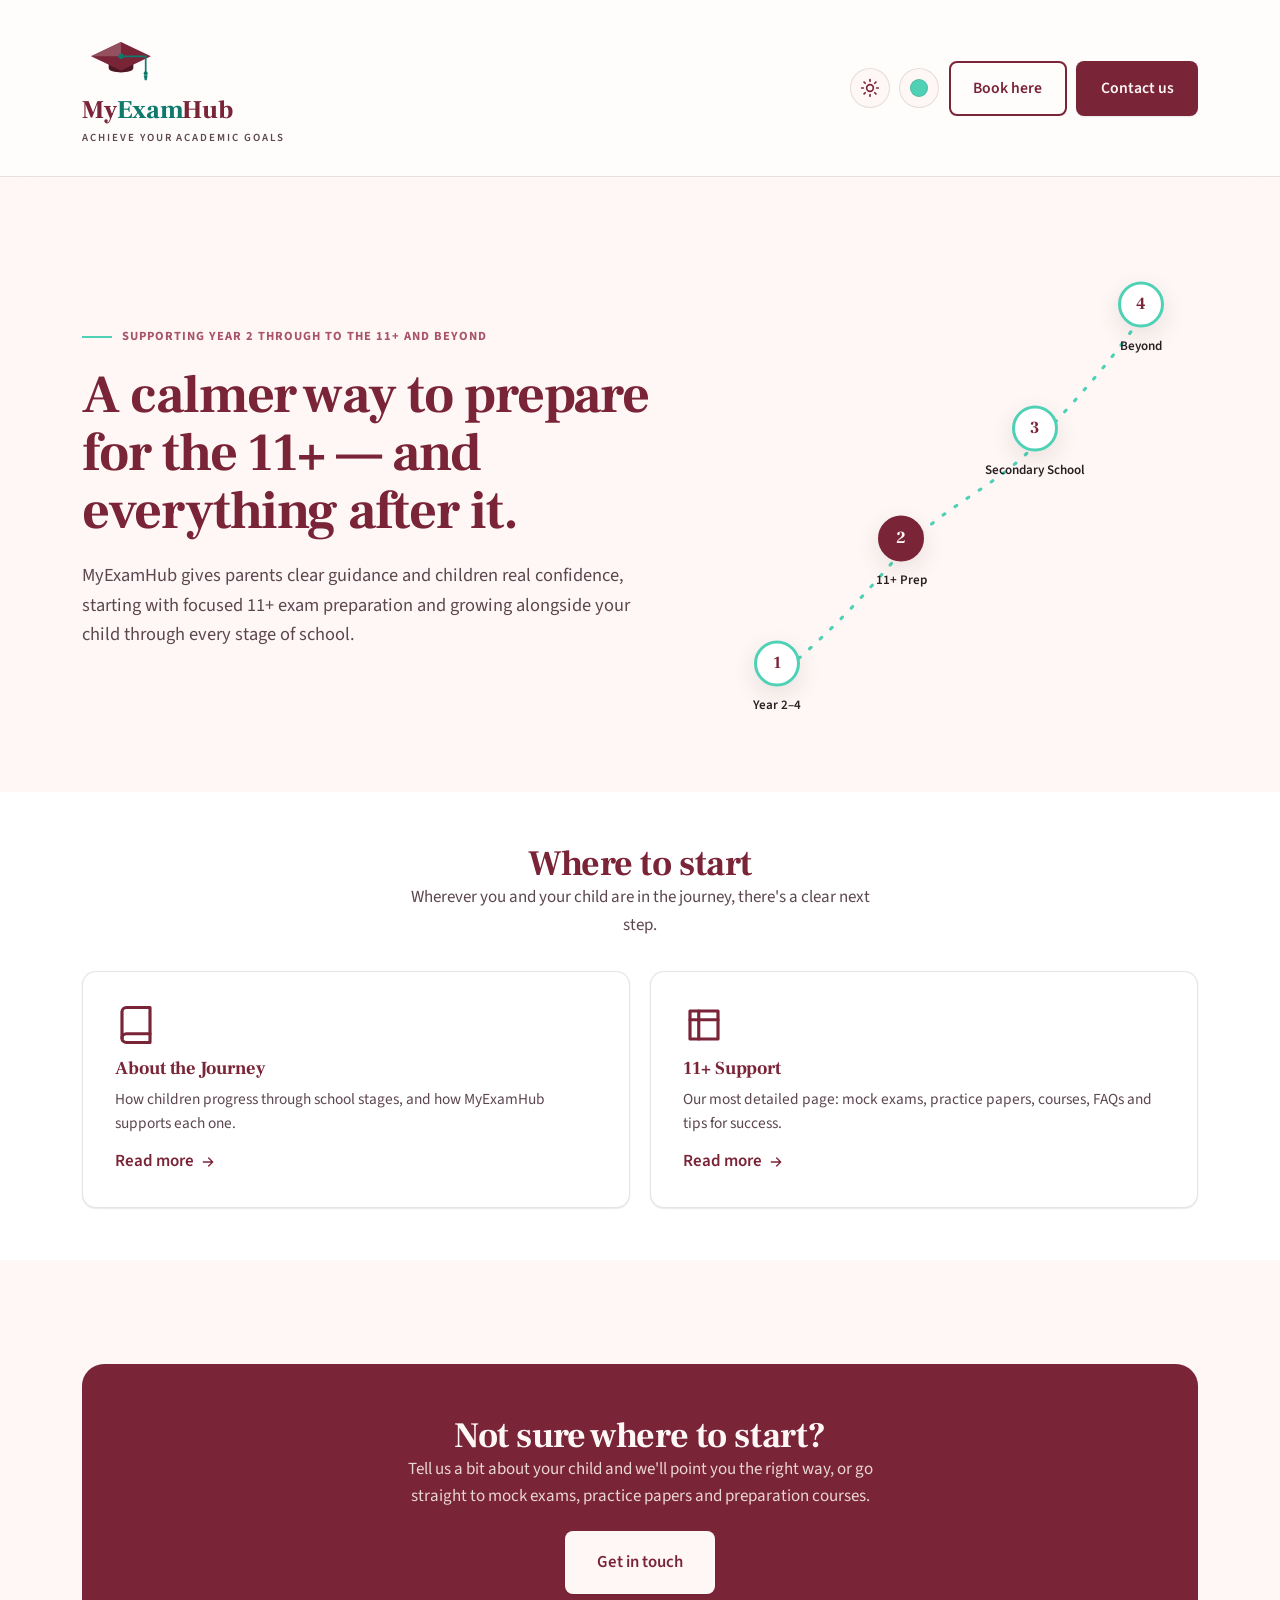
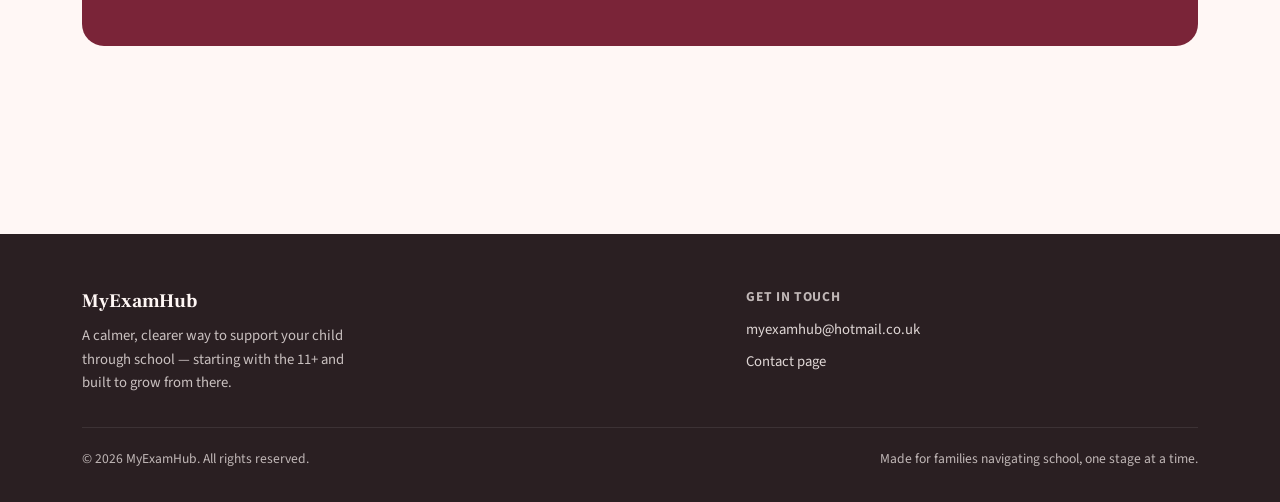
==== index.html @ 6f686d10 "Redesign home page as a standalone, self-contained page Documents the incumbent design system (DESIG" ====
<!doctype html>
<html lang="en">
<head>
<meta charset="UTF-8">
<meta name="viewport" content="width=device-width, initial-scale=1">
<title>MyExamHub — A calmer way to prepare for the 11+ and beyond</title>
<meta name="description" content="MyExamHub helps parents and children navigate school with confidence — starting with 11+ exam preparation and growing into support for every stage of school.">
<link rel="icon" type="image/svg+xml" href="assets/img/favicon.svg">
<link rel="stylesheet" href="assets/css/style.css">
</head>
<body>
<a class="skip-link" href="#main">Skip to main content</a>

<header class="site-header is-home">
  <div class="container">
    <a class="brand" href="index.html">
      <svg class="brand-mark" viewBox="0 0 120 96" aria-hidden="true">
        <path class="cap-band" d="M41,50 L41,58 C41,67 79,67 79,58 L79,50 Z"/>
        <path class="cap-top" d="M14,40 L60,18 L106,40 L60,62 Z"/>
        <path class="cap-face" d="M14,40 L60,18 L60,40 Z"/>
        <circle class="cap-accent" cx="60" cy="40" r="4.2"/>
        <path class="cap-tassel" d="M60,40 L98,40 L98,66"/>
        <circle class="cap-accent" cx="98" cy="66" r="3.1"/>
        <path class="cap-accent" d="M95,69 L101,69 L99.5,77 L96.5,77 Z"/>
      </svg>
      <span class="brand-word"><span class="word-dark">My</span><span class="word-accent">Exam</span><span class="word-dark">Hub</span></span>
      <span class="brand-tagline">Achieve Your Academic Goals</span>
    </a>

    <div class="nav-wrap">
      <div class="header-actions">
        <button class="theme-toggle" aria-label="Switch to dark theme" aria-pressed="false">
          <svg class="icon-sun" viewBox="0 0 24 24" fill="none" stroke="currentColor" stroke-width="2" stroke-linecap="round"><circle cx="12" cy="12" r="4"/><path d="M12 2v2M12 20v2M4.9 4.9l1.4 1.4M17.7 17.7l1.4 1.4M2 12h2M20 12h2M4.9 19.1l1.4-1.4M17.7 6.3l1.4-1.4"/></svg>
          <svg class="icon-moon" viewBox="0 0 24 24" fill="none" stroke="currentColor" stroke-width="2" stroke-linecap="round"><path d="M20 14.5A8.5 8.5 0 1 1 9.5 4a7 7 0 0 0 10.5 10.5Z"/></svg>
        </button>
        <button class="palette-toggle" aria-label="Switch to Sage colours" aria-pressed="false" title="Colour scheme">
          <span class="palette-toggle-swatch" aria-hidden="true"></span>
        </button>
        <a class="btn btn-outline header-cta" href="contact.html#booking">Book here</a>
        <button type="button" class="btn btn-primary header-cta" data-open-modal="modal-contact">Contact us</button>
      </div>
    </div>
  </div>
</header>

<main id="main">

  <section class="hero">
    <div class="container">
      <div class="hero-copy">
        <span class="hero-eyebrow">Supporting Year 2 through to the 11+ and beyond</span>
        <h1>A calmer way to prepare for the 11+ — and everything after it.</h1>
        <p class="hero-lede">MyExamHub gives parents clear guidance and children real confidence, starting with focused 11+ exam preparation and growing alongside your child through every stage of school.</p>
      </div>

      <div class="journey" aria-hidden="true">
        <svg class="journey-path" viewBox="0 0 460 460" preserveAspectRatio="none">
          <path d="M55,400 C110,355 140,320 175,280 C215,235 270,215 305,175 C345,130 370,105 405,55"
                fill="none" stroke="var(--color-accent)" stroke-width="3" stroke-linecap="round" stroke-dasharray="2 12"/>
        </svg>
        <div class="journey-stop" style="left:12%; top:87%;">
          <div class="journey-dot">1</div>
          <span class="label">Year 2–4</span>
        </div>
        <div class="journey-stop" style="left:38%; top:61%;">
          <div class="journey-dot" style="background:var(--color-primary); border-color:var(--color-primary); color:#FFF7F5;">2</div>
          <span class="label">11+ Prep</span>
        </div>
        <div class="journey-stop" style="left:66%; top:38%;">
          <div class="journey-dot">3</div>
          <span class="label">Secondary School</span>
        </div>
        <div class="journey-stop" style="left:88%; top:12%;">
          <div class="journey-dot">4</div>
          <span class="label">Beyond</span>
        </div>
      </div>
    </div>
  </section>

  <section class="section-alt" aria-labelledby="help-heading">
    <div class="container">
      <div class="section-head center">
        <h2 id="help-heading">Where to start</h2>
        <p>Wherever you and your child are in the journey, there's a clear next step.</p>
      </div>
      <div class="grid grid-2">
        <div class="card">
          <svg class="icon" viewBox="0 0 24 24" fill="none" stroke="currentColor" stroke-width="1.8" stroke-linecap="round" stroke-linejoin="round"><path d="M4 19.5A2.5 2.5 0 0 1 6.5 17H20"/><path d="M6.5 2H20v20H6.5A2.5 2.5 0 0 1 4 19.5v-15A2.5 2.5 0 0 1 6.5 2Z"/></svg>
          <h3>About the Journey</h3>
          <p>How children progress through school stages, and how MyExamHub supports each one.</p>
          <button type="button" class="card-link" data-open-modal="modal-about">Read more <svg viewBox="0 0 24 24" fill="none" stroke="currentColor" stroke-width="2" stroke-linecap="round"><path d="M5 12h14M13 6l6 6-6 6"/></svg></button>
        </div>
        <div class="card" hidden>
          <svg class="icon" viewBox="0 0 24 24" fill="none" stroke="currentColor" stroke-width="1.8" stroke-linecap="round" stroke-linejoin="round"><path d="M12 3 2 8l10 5 10-5-10-5Z"/><path d="M6 10.5V16c0 1.5 2.7 3 6 3s6-1.5 6-3v-5.5"/></svg>
          <h3>School Support</h3>
          <p>General academic support across year groups, from confidence-building to core skills.</p>
          <a class="card-link" href="school-support.html">Read more <svg viewBox="0 0 24 24" fill="none" stroke="currentColor" stroke-width="2" stroke-linecap="round"><path d="M5 12h14M13 6l6 6-6 6"/></svg></a>
        </div>
        <div class="card" hidden>
          <svg class="icon" viewBox="0 0 24 24" fill="none" stroke="currentColor" stroke-width="1.8" stroke-linecap="round" stroke-linejoin="round"><path d="M9 11l3 3L22 4"/><path d="M21 12v7a2 2 0 0 1-2 2H5a2 2 0 0 1-2-2V6a2 2 0 0 1 2-2h11"/></svg>
          <h3>Exam Preparation</h3>
          <p>Revision techniques and preparation habits that work for any exam, not just the 11+.</p>
          <a class="card-link" href="exam-preparation.html">Read more <svg viewBox="0 0 24 24" fill="none" stroke="currentColor" stroke-width="2" stroke-linecap="round"><path d="M5 12h14M13 6l6 6-6 6"/></svg></a>
        </div>
        <div class="card">
          <svg class="icon" viewBox="0 0 24 24" fill="none" stroke="currentColor" stroke-width="1.8" stroke-linecap="round" stroke-linejoin="round"><path d="M4 4h16v16H4z"/><path d="M4 9h16M9 4v16"/></svg>
          <h3>11+ Support</h3>
          <p>Our most detailed page: mock exams, practice papers, courses, FAQs and tips for success.</p>
          <button type="button" class="card-link" data-open-modal="modal-11plus">Read more <svg viewBox="0 0 24 24" fill="none" stroke="currentColor" stroke-width="2" stroke-linecap="round"><path d="M5 12h14M13 6l6 6-6 6"/></svg></button>
        </div>
      </div>
    </div>
  </section>

  <dialog id="modal-about" class="info-modal info-modal--wide" aria-labelledby="modal-about-title">
    <div class="info-modal-head">
      <h2 id="modal-about-title">The Learning Journey</h2>
      <button type="button" class="info-modal-close" aria-label="Close">
        <svg viewBox="0 0 24 24" fill="none" stroke="currentColor" stroke-width="2" stroke-linecap="round"><path d="M6 6l12 12M18 6L6 18"/></svg>
      </button>
    </div>
    <div class="info-modal-grid info-modal-grid--3">
      <div class="info-modal-box">
        <h3>Year 2–3 · Building foundations</h3>
        <p>Confidence with reading, writing and number sense.</p>
        <ul>
          <li>Guidance for parents on supporting learning at home</li>
          <li>An introduction to what's ahead</li>
        </ul>
      </div>
      <div class="info-modal-box">
        <h3>Year 4–6 · School support widens</h3>
        <p>Day-to-day academic support and exam preparation techniques.</p>
        <ul>
          <li>Revision tips beyond the 11+</li>
        </ul>
      </div>
      <div class="info-modal-box">
        <h3>The 11+ · Getting exam-ready</h3>
        <ul>
          <li>Mock exams and practice papers</li>
          <li>Preparation courses and tips</li>
        </ul>
      </div>
    </div>
  </dialog>

  <dialog id="modal-11plus" class="info-modal" aria-labelledby="modal-11plus-title">
    <div class="info-modal-head">
      <h2 id="modal-11plus-title">What's Available</h2>
      <button type="button" class="info-modal-close" aria-label="Close">
        <svg viewBox="0 0 24 24" fill="none" stroke="currentColor" stroke-width="2" stroke-linecap="round"><path d="M6 6l12 12M18 6L6 18"/></svg>
      </button>
    </div>
    <div class="info-modal-grid">
      <div class="info-modal-box">
        <h3>Mock Exams</h3>
        <p>Covering St Olave's, Newstead Wood, Kent schools, Bexley schools, and Sutton schools.</p>
      </div>
      <div class="info-modal-box">
        <h3>Practice Papers</h3>
        <p>Timed practice papers in <strong>Maths</strong>, <strong>English</strong>, <strong>Verbal</strong>, <strong>Non-Verbal</strong> and <strong>Creative Writing</strong> to build pace and confidence ahead of exam day.</p>
      </div>
    </div>
  </dialog>

  <dialog id="modal-contact" class="info-modal" aria-labelledby="modal-contact-title">
    <div class="info-modal-head">
      <h2 id="modal-contact-title">Contact Us</h2>
      <button type="button" class="info-modal-close" aria-label="Close">
        <svg viewBox="0 0 24 24" fill="none" stroke="currentColor" stroke-width="2" stroke-linecap="round"><path d="M6 6l12 12M18 6L6 18"/></svg>
      </button>
    </div>
    <div class="contact-list">
      <div class="contact-item">
        <svg class="icon" viewBox="0 0 24 24" fill="none" stroke="currentColor" stroke-width="1.8" stroke-linecap="round" stroke-linejoin="round"><path d="M4 4h16v16H4z"/><path d="m4 6 8 7 8-7"/></svg>
        <div>
          <h4>Email</h4>
          <p><a href="mailto:myexamhub@hotmail.co.uk">myexamhub@hotmail.co.uk</a></p>
        </div>
      </div>
      <div class="contact-item">
        <svg class="icon" viewBox="0 0 24 24" fill="none" stroke="currentColor" stroke-width="1.8" stroke-linecap="round" stroke-linejoin="round"><path d="M22 16.92v3a2 2 0 0 1-2.18 2 19.79 19.79 0 0 1-8.63-3.07 19.5 19.5 0 0 1-6-6 19.79 19.79 0 0 1-3.07-8.67A2 2 0 0 1 4.11 2h3a2 2 0 0 1 2 1.72c.127.96.362 1.903.7 2.81a2 2 0 0 1-.45 2.11L8.09 9.91a16 16 0 0 0 6 6l1.27-1.27a2 2 0 0 1 2.11-.45c.907.338 1.85.573 2.81.7A2 2 0 0 1 22 16.92Z"/></svg>
        <div>
          <h4>Phone</h4>
          <p><a href="tel:+447515136806">+44 7515136806</a></p>
          <p><a href="tel:+447894990795">+44 7894990795</a></p>
        </div>
      </div>
    </div>
  </dialog>

  <section>
    <div class="container">
      <div class="cta-band">
        <h2>Not sure where to start?</h2>
        <p>Tell us a bit about your child and we'll point you the right way, or go straight to mock exams, practice papers and preparation courses.</p>
        <div class="cta-actions">
          <button type="button" class="btn btn-primary btn-lg" data-open-modal="modal-contact">Get in touch</button>
        </div>
      </div>
    </div>
  </section>

</main>

<footer class="site-footer is-home">
  <div class="container">
    <div class="footer-grid">
      <div class="footer-col">
        <div class="footer-brand">MyExamHub</div>
        <p class="footer-tagline">A calmer, clearer way to support your child through school — starting with the 11+ and built to grow from there.</p>
      </div>
      <div class="footer-col">
        <h5>Get in touch</h5>
        <ul>
          <li><a href="mailto:myexamhub@hotmail.co.uk">myexamhub@hotmail.co.uk</a></li>
          <li><button type="button" data-open-modal="modal-contact">Contact page</button></li>
        </ul>
      </div>
    </div>
    <div class="footer-bottom">
      <span>&copy; 2026 MyExamHub. All rights reserved.</span>
      <span>Made for families navigating school, one stage at a time.</span>
    </div>
  </div>
</footer>

<script src="assets/js/main.js"></script>
</body>
</html>
---- assets/css/style.css ----
/* MyExamHub — design system
   Palette: Burgundy & Mint (pinned by client brief)
   --color-accent-strong is a derived, non-pinned addition: the mint accent
   (#4FD1B5) is too light to pass text/focus-ring contrast on the pale
   backgrounds, so light mode substitutes a deeper teal wherever accent is
   used as foreground rather than as a decorative fill/border. Dark mode's
   accent-strong is identical to accent since mint already contrasts well
   against the near-black surfaces there.
   Direction: growth-journey narrative, clean editorial execution
*/

@import url('https://fonts.googleapis.com/css2?family=Frank+Ruhl+Libre:wght@500;600;700;900&family=Source+Sans+3:wght@400;500;600;700&display=swap');

:root {
  --color-primary: #7A2438;
  --color-accent: #4FD1B5;
  --color-accent-strong: #0F7A6C;
  --color-secondary: #A8536A;
  /* theme-constant: text/icons placed on the mint accent's own fill (chips,
     accent-filled buttons) need a fixed dark ink, since the accent stays
     bright in both themes but --color-text flips to near-white in dark. */
  --color-ink-on-accent: #2A1F22;
  --color-bg: #FFF7F5;
  --color-surface: #FFFFFF;
  --color-text: #2A1F22;
  --color-text-soft: #5C4650;
  --color-border: rgba(42, 31, 34, 0.12);
  --color-footer-bg: #2A1F22;
  --color-footer-text: #FFF7F5;

  --shadow-sm: 0 1px 2px rgba(42, 31, 34, 0.06), 0 1px 1px rgba(42, 31, 34, 0.04);
  --shadow-md: 0 8px 24px rgba(42, 31, 34, 0.10);
  --shadow-lg: 0 16px 40px rgba(42, 31, 34, 0.16);

  --radius-sm: 8px;
  --radius-md: 14px;
  --radius-lg: 22px;

  --ease-out: cubic-bezier(0.23, 1, 0.32, 1);
  --ease-in-out: cubic-bezier(0.77, 0, 0.175, 1);
  --ease-drawer: cubic-bezier(0.32, 0.72, 0, 1);

  --font-display: 'Frank Ruhl Libre', Georgia, serif;
  --font-body: 'Source Sans 3', -apple-system, BlinkMacSystemFont, 'Segoe UI', sans-serif;

  --space-1: 0.5rem;
  --space-2: 0.75rem;
  --space-3: 1.25rem;
  --space-4: 2rem;
  --space-5: 3.25rem;
  --space-6: 5.25rem;

  --container-max: 1180px;

  color-scheme: light;
}

:root[data-theme="dark"] {
  --color-primary: #7A2438;
  --color-accent: #4FD1B5;
  --color-accent-strong: #4FD1B5;
  --color-secondary: #A8536A;
  --color-bg: #240F17;
  --color-surface: #331623;
  --color-text: #F5EEEA;
  --color-text-soft: #D9BFC4;
  --color-border: rgba(245, 238, 234, 0.14);
  --color-footer-bg: #170A0F;
  --color-footer-text: #F5EEEA;

  --shadow-sm: 0 1px 2px rgba(0, 0, 0, 0.3);
  --shadow-md: 0 8px 24px rgba(0, 0, 0, 0.35);
  --shadow-lg: 0 20px 50px rgba(0, 0, 0, 0.45);

  color-scheme: dark;
}

@media (prefers-color-scheme: dark) {
  :root:not([data-theme="light"]) {
    --color-primary: #7A2438;
    --color-accent: #4FD1B5;
    --color-accent-strong: #4FD1B5;
    --color-secondary: #A8536A;
    --color-bg: #240F17;
    --color-surface: #331623;
    --color-text: #F5EEEA;
    --color-text-soft: #D9BFC4;
    --color-border: rgba(245, 238, 234, 0.14);
    --color-footer-bg: #170A0F;
    --color-footer-text: #F5EEEA;
    color-scheme: dark;
  }
}

/* ===== Palette switcher: Burgundy & Sage =====
   Primary/Accent/Secondary don't change between light/dark (same pattern
   as the default Burgundy & Mint palette), so one block covers both
   themes; only --color-accent-strong needs a theme-specific value, same
   reasoning as the default palette's accent-strong.
   Note: this palette's Primary (#331623) is identical to the dark-mode
   --color-surface. Every place Primary is used as text/icon color already
   has a dark-mode override to accent or text (added for the Mint palette's
   own contrast fix), so nothing goes invisible — the one visible side
   effect is the tree-journey node's decorative border blending into its
   own fill in dark mode, which is cosmetic only. */
:root[data-palette="sage"] {
  --color-primary: #331623;
  --color-accent: #8CA88F;
  --color-accent-strong: #4F6F55;
  --color-secondary: #E0B93A;
}
:root[data-palette="sage"][data-theme="dark"] {
  --color-accent-strong: #8CA88F;
}
@media (prefers-color-scheme: dark) {
  :root[data-palette="sage"]:not([data-theme="light"]) {
    --color-accent-strong: #8CA88F;
  }
}

/* Reset */
*, *::before, *::after { box-sizing: border-box; }
* { margin: 0; }
html { -webkit-text-size-adjust: 100%; scroll-behavior: smooth; }
body {
  font-family: var(--font-body);
  color: var(--color-text);
  background: var(--color-bg);
  line-height: 1.6;
  font-size: 1.0625rem;
  transition: background-color 0.25s ease, color 0.25s ease;
}
img, svg { display: block; max-width: 100%; }
a { color: inherit; }
button { font: inherit; }
ul { list-style: none; padding: 0; }

h1, h2, h3, h4 {
  font-family: var(--font-display);
  line-height: 1.15;
  font-weight: 700;
  color: var(--color-primary);
}
:root[data-theme="dark"] h1,
:root[data-theme="dark"] h2,
:root[data-theme="dark"] h3,
:root[data-theme="dark"] h4 { color: var(--color-text); }
@media (prefers-color-scheme: dark) {
  html:not([data-theme="light"]) h1,
  html:not([data-theme="light"]) h2,
  html:not([data-theme="light"]) h3,
  html:not([data-theme="light"]) h4 { color: var(--color-text); }
}

/* Optical sizing: tracking and leading are size-specific, not one fixed
   value for every heading — large display type wants negative tracking
   and tighter leading; smaller headings need less of both. */
h1 { font-size: clamp(2.1rem, 4.2vw, 3.4rem); line-height: 1.08; letter-spacing: -0.02em; }
h2 { font-size: clamp(1.6rem, 2.8vw, 2.3rem); line-height: 1.12; letter-spacing: -0.012em; }
h3 { font-size: 1.3rem; letter-spacing: -0.004em; }

p { color: var(--color-text-soft); max-width: 62ch; }

.container {
  max-width: var(--container-max);
  margin-inline: auto;
  padding-inline: var(--space-4);
}

@media (max-width: 640px) {
  .container { padding-inline: var(--space-3); }
}

/* Skip link */
.skip-link {
  position: absolute;
  left: -9999px;
  top: 0;
  background: var(--color-primary);
  color: #fff;
  padding: 0.75rem 1.25rem;
  border-radius: 0 0 var(--radius-sm) 0;
  z-index: 200;
}
.skip-link:focus { left: 0; }

/* ===== Header / Nav ===== */
.site-header {
  position: sticky;
  top: 0;
  z-index: 100;
  background: color-mix(in srgb, var(--color-surface) 100%, transparent);
  border-bottom: 1px solid var(--color-border);
  transition: background-color 200ms ease;
}
@supports (backdrop-filter: blur(1px)) or (-webkit-backdrop-filter: blur(1px)) {
  .site-header {
    background: color-mix(in srgb, var(--color-surface) 72%, transparent);
    -webkit-backdrop-filter: blur(16px) saturate(160%);
    backdrop-filter: blur(16px) saturate(160%);
  }
  .site-header.is-scrolled {
    background: color-mix(in srgb, var(--color-surface) 60%, transparent);
  }
}
@media (prefers-reduced-transparency: reduce) {
  .site-header,
  .site-header.is-scrolled {
    background: var(--color-surface);
    -webkit-backdrop-filter: none;
    backdrop-filter: none;
  }
}
.site-header .container {
  display: flex;
  align-items: center;
  gap: var(--space-3);
  padding-block: 1.4rem;
  position: relative;
}
.brand {
  display: flex;
  flex-direction: column;
  align-items: center;
  gap: 0.3rem;
  font-family: var(--font-display);
  text-decoration: none;
  text-align: center;
  position: absolute;
  left: 50%;
  transform: translateX(-50%);
}
.brand-mark {
  width: 56px;
  height: 45px;
  flex-shrink: 0;
}
.cap-band { fill: color-mix(in srgb, var(--color-primary) 65%, black); }
.cap-top { fill: var(--color-primary); }
.cap-face { fill: color-mix(in srgb, var(--color-primary) 80%, white); }
.cap-accent { fill: var(--color-accent-strong); }
.cap-tassel {
  fill: none;
  stroke: var(--color-accent-strong);
  stroke-width: 2.6;
  stroke-linecap: round;
  stroke-linejoin: round;
}
.brand-word {
  font-weight: 800;
  font-size: 1.3rem;
  letter-spacing: -0.01em;
  line-height: 1;
}
.word-dark { color: var(--color-primary); }
.word-accent { color: var(--color-accent-strong); }
.brand-tagline {
  font-family: var(--font-body);
  font-size: 0.6rem;
  font-weight: 600;
  letter-spacing: 0.18em;
  text-transform: uppercase;
  color: var(--color-text-soft);
}
:root[data-theme="dark"] .word-dark { color: var(--color-text); }
@media (prefers-color-scheme: dark) {
  html:not([data-theme="light"]) .word-dark { color: var(--color-text); }
}
@media (max-width: 640px) {
  .brand { position: static; transform: none; }
  .brand-mark { width: 46px; height: 37px; }
  .brand-word { font-size: 1.12rem; }
}

/* Home page: bigger, left-aligned brand lockup (scoped to .is-home so the
   other 5 pages keep the standard centered header per CLAUDE.md's nav/
   header consistency constraint). */
.site-header.is-home .container { padding-block: 1.9rem; }
.site-header.is-home .brand {
  position: static;
  transform: none;
  align-items: flex-start;
  text-align: left;
}
.site-header.is-home .brand-mark { width: 78px; height: 63px; }
.site-header.is-home .brand-word { font-size: 1.6rem; }
.site-header.is-home .brand-tagline { font-size: 0.68rem; }
@media (max-width: 640px) {
  .site-header.is-home .container { padding-block: 1.4rem; }
  .site-header.is-home .brand-mark { width: 58px; height: 47px; }
  .site-header.is-home .brand-word { font-size: 1.3rem; }
}

.nav-wrap {
  display: flex;
  align-items: center;
  gap: var(--space-2);
  margin-left: auto;
}

.nav-toggle {
  display: none;
  background: none;
  border: 1px solid var(--color-border);
  border-radius: var(--radius-sm);
  padding: 0.5rem 0.6rem;
  cursor: pointer;
  color: var(--color-text);
}
.nav-toggle svg { width: 22px; height: 22px; }

.primary-nav {
  display: flex;
  align-items: center;
  gap: var(--space-1);
}
.primary-nav ul {
  display: flex;
  gap: 0.2rem;
  flex-wrap: wrap;
}
.primary-nav a {
  display: inline-block;
  text-decoration: none;
  font-weight: 600;
  font-size: 0.95rem;
  padding: 0.55rem 0.85rem;
  border-radius: var(--radius-sm);
  color: var(--color-text);
  transition: background-color 150ms ease;
}
@media (hover: hover) and (pointer: fine) {
  .primary-nav a:hover { background: var(--color-bg); }
}
.primary-nav a:active { background: var(--color-bg); transition-duration: 50ms; }
.primary-nav a[aria-current="page"] {
  color: var(--color-primary);
  background: color-mix(in srgb, var(--color-primary) 10%, transparent);
}
:root[data-theme="dark"] .primary-nav a[aria-current="page"] { color: var(--color-accent); background: rgba(79,209,181,0.14); }

.header-actions {
  display: flex;
  align-items: center;
  gap: 0.6rem;
}

.theme-toggle {
  display: inline-flex;
  align-items: center;
  justify-content: center;
  width: 40px;
  height: 40px;
  border-radius: 50%;
  border: 1px solid var(--color-border);
  background: var(--color-bg);
  cursor: pointer;
  color: var(--color-primary);
}
:root[data-theme="dark"] .theme-toggle { color: var(--color-accent); }
.theme-toggle svg { width: 20px; height: 20px; }
.theme-toggle .icon-moon { display: none; }
:root[data-theme="dark"] .theme-toggle .icon-sun { display: none; }
:root[data-theme="dark"] .theme-toggle .icon-moon { display: block; }

.palette-toggle {
  display: inline-flex;
  align-items: center;
  justify-content: center;
  width: 40px;
  height: 40px;
  border-radius: 50%;
  border: 1px solid var(--color-border);
  background: var(--color-bg);
  cursor: pointer;
  transition: transform 160ms var(--ease-out);
}
.palette-toggle:active { transform: scale(0.92); }
.palette-toggle-swatch {
  width: 18px;
  height: 18px;
  border-radius: 50%;
  background: var(--color-accent);
  border: 1px solid var(--color-border);
  transition: background-color 200ms ease;
}

.header-cta { white-space: nowrap; }
@media (max-width: 520px) {
  .btn.header-cta { display: none; }
}

.nav-toggle { display: inline-flex; align-items: center; justify-content: center; order: 3; }
.primary-nav {
  position: fixed;
  top: var(--header-h, 4.75rem);
  right: 0;
  bottom: 0;
  z-index: 95;
  width: min(320px, 84vw);
  background: var(--color-surface);
  flex-direction: column;
  align-items: stretch;
  padding: var(--space-2) var(--space-3) var(--space-3);
  transform: translateX(100%);
  transition: transform 240ms var(--ease-drawer);
  box-shadow: var(--shadow-lg);
}
.primary-nav.is-open { transform: translateX(0); }
.nav-close-row { display: flex; justify-content: flex-end; margin-bottom: var(--space-2); }
.nav-close {
  display: inline-flex;
  align-items: center;
  justify-content: center;
  width: 40px;
  height: 40px;
  background: none;
  border: 1px solid var(--color-border);
  border-radius: var(--radius-sm);
  color: var(--color-text);
  cursor: pointer;
}
.nav-close svg { width: 20px; height: 20px; }
.primary-nav ul { flex-direction: column; gap: 0.15rem; }
.primary-nav a { padding: 0.9rem 1rem; font-size: 1.05rem; }
.nav-scrim {
  position: fixed;
  inset: 0;
  background: rgba(20, 8, 12, 0.45);
  z-index: 90;
  opacity: 0;
  visibility: hidden;
  transition: opacity 240ms ease, visibility 240ms;
}
.nav-scrim.is-open { opacity: 1; visibility: visible; }

/* ===== Buttons ===== */
.btn {
  display: inline-flex;
  align-items: center;
  gap: 0.5rem;
  font-weight: 600;
  text-decoration: none;
  border-radius: var(--radius-sm);
  padding: 0.8rem 1.4rem;
  border: 2px solid transparent;
  cursor: pointer;
  transition: transform 160ms var(--ease-out), box-shadow 160ms ease, background-color 150ms ease;
  font-size: 0.98rem;
}
@media (hover: hover) and (pointer: fine) {
  .btn:hover { transform: translateY(-1px); }
}
.btn:active { transform: scale(0.97); }
.btn-primary {
  background: var(--color-primary);
  color: #FFF7F5;
  box-shadow: var(--shadow-sm);
}
@media (hover: hover) and (pointer: fine) {
  .btn-primary:hover { box-shadow: var(--shadow-md); }
}
.btn-outline {
  background: transparent;
  border-color: var(--color-primary);
  color: var(--color-primary);
}
:root[data-theme="dark"] .btn-outline { border-color: var(--color-accent); color: var(--color-accent); }
@media (hover: hover) and (pointer: fine) {
  .btn-outline:hover { background: color-mix(in srgb, var(--color-primary) 8%, transparent); }
}
.btn-lg { padding: 1rem 1.9rem; font-size: 1.05rem; }

/* ===== Hero / Journey path ===== */
.hero {
  padding-block: var(--space-6) var(--space-5);
  overflow: hidden;
}
.hero .container {
  display: grid;
  grid-template-columns: 1.1fr 0.9fr;
  gap: var(--space-5);
  align-items: center;
}
.hero-eyebrow {
  display: inline-flex;
  align-items: center;
  gap: 0.6rem;
  font-weight: 700;
  letter-spacing: 0.08em;
  text-transform: uppercase;
  font-size: 0.78rem;
  color: var(--color-secondary);
  margin-bottom: var(--space-3);
}
.hero-eyebrow::before {
  content: "";
  width: 30px;
  height: 2px;
  background: var(--color-accent);
  flex-shrink: 0;
}
.hero h1 { margin-bottom: var(--space-3); }
.hero-lede { font-size: 1.15rem; margin-bottom: var(--space-4); }
.hero-actions { display: flex; gap: 0.85rem; flex-wrap: wrap; }

.journey {
  position: relative;
  min-height: 360px;
}
.journey-path {
  width: 100%;
  height: auto;
}
.journey-stop {
  position: absolute;
  display: flex;
  flex-direction: column;
  align-items: center;
  text-align: center;
  width: 132px;
  transform: translate(-50%, -50%);
}
.journey-dot {
  width: 46px;
  height: 46px;
  border-radius: 50%;
  background: var(--color-surface);
  border: 3px solid var(--color-accent);
  display: flex;
  align-items: center;
  justify-content: center;
  box-shadow: var(--shadow-md);
  font-family: var(--font-display);
  font-weight: 700;
  color: var(--color-primary);
  margin-bottom: 0.5rem;
}
:root[data-theme="dark"] .journey-dot { color: var(--color-accent); }
.journey-stop span.label {
  font-size: 0.82rem;
  font-weight: 600;
  color: var(--color-text);
}

@media (max-width: 900px) {
  .hero .container { grid-template-columns: 1fr; }
  .journey { min-height: 280px; order: -1; }
}

/* Signature moment: the journey draws itself in, dot by dot.
   Base state is fully revealed so no-JS / reduced-motion visitors see
   the complete path immediately; the animation is additive. */
.journey-stop { opacity: 1; }

@media (prefers-reduced-motion: no-preference) {
  .journey-path {
    animation: journey-draw 1.7s cubic-bezier(0.22, 1, 0.36, 1) both;
  }
  .journey-stop {
    opacity: 0;
    animation: journey-stop-in 0.6s ease-out both;
  }
  .journey-stop:nth-child(2) { animation-delay: 0.35s; }
  .journey-stop:nth-child(3) { animation-delay: 0.85s; }
  .journey-stop:nth-child(4) { animation-delay: 1.3s; }
  .journey-stop:nth-child(5) { animation-delay: 1.65s; }
}

@keyframes journey-draw {
  from { clip-path: inset(0 100% 0 0); }
  to { clip-path: inset(0 0% 0 0); }
}

@keyframes journey-stop-in {
  from { opacity: 0; transform: translate(-50%, -50%) translateY(8px) scale(0.85); }
  to { opacity: 1; transform: translate(-50%, -50%) translateY(0) scale(1); }
}

/* Echo of the signature device further down the page: milestones
   reveal left-to-right as they enter view, like the path extending. */
.milestone {
  clip-path: inset(0 100% 0 0);
  transition: clip-path 0.7s cubic-bezier(0.22, 1, 0.36, 1);
}
.milestone.is-visible { clip-path: inset(0 0 0 0); }
@media (prefers-reduced-motion: reduce) {
  .milestone { clip-path: none; transition: none; }
}

/* ===== Interior page header ===== */
.page-header {
  padding-block: var(--space-5) var(--space-4);
  text-align: center;
}
.page-header .container { max-width: 760px; }
.page-header p { margin-inline: auto; font-size: 1.08rem; }

/* ===== Sections ===== */
section { padding-block: var(--space-5); }
.section-head {
  max-width: 60ch;
  margin-bottom: var(--space-4);
}
.section-head.center { margin-inline: auto; text-align: center; }
.section-alt { background: var(--color-surface); }
.eyebrow {
  display: block;
  font-weight: 700;
  letter-spacing: 0.06em;
  text-transform: uppercase;
  font-size: 0.78rem;
  color: var(--color-secondary);
  margin-bottom: 0.5rem;
}

/* ===== Cards / grid ===== */
.grid {
  display: grid;
  gap: var(--space-3);
}
.grid-3 { grid-template-columns: repeat(3, 1fr); }
.grid-4 { grid-template-columns: repeat(4, 1fr); }
.grid-2 { grid-template-columns: repeat(2, 1fr); }
@media (max-width: 900px) {
  .grid-3, .grid-4 { grid-template-columns: repeat(2, 1fr); }
}
@media (max-width: 640px) {
  .grid-2, .grid-3, .grid-4 { grid-template-columns: 1fr; }
}

.card {
  background: var(--color-surface);
  border: 1px solid var(--color-border);
  border-radius: var(--radius-md);
  padding: var(--space-4);
  box-shadow: var(--shadow-sm);
  transition: box-shadow 200ms ease, transform 200ms var(--ease-out);
}
@media (hover: hover) and (pointer: fine) {
  .card:hover { box-shadow: var(--shadow-md); transform: translateY(-2px); }
}
.card .icon {
  width: 42px;
  height: 42px;
  color: var(--color-primary);
  margin-bottom: var(--space-2);
}
:root[data-theme="dark"] .card .icon { color: var(--color-accent); }
.card h3 { margin-bottom: 0.5rem; font-size: 1.15rem; }
.card p { max-width: none; font-size: 0.96rem; }

.card-link {
  display: inline-flex;
  align-items: center;
  gap: 0.35rem;
  margin-top: var(--space-2);
  font-weight: 600;
  color: var(--color-primary);
  text-decoration: none;
  background: none;
  border: none;
  padding: 0;
  font-size: inherit;
  cursor: pointer;
}
:root[data-theme="dark"] .card-link { color: var(--color-accent); }
.card-link svg { width: 16px; height: 16px; transition: transform 160ms var(--ease-out); }
@media (hover: hover) and (pointer: fine) {
  .card-link:hover svg { transform: translateX(3px); }
}

/* ===== Info modal (in-page "Read more" boxes) ===== */
.info-modal {
  position: fixed;
  inset: 0;
  margin: auto;
  border: none;
  border-radius: var(--radius-lg);
  padding: var(--space-4);
  width: min(560px, 90vw);
  max-height: calc(100vh - var(--space-5));
  overflow-y: auto;
  background: var(--color-surface);
  color: var(--color-text);
  box-shadow: var(--shadow-lg);
}
.info-modal::backdrop {
  background: rgba(20, 8, 12, 0.45);
}
.info-modal-head {
  display: flex;
  align-items: center;
  justify-content: space-between;
  gap: var(--space-2);
  margin-bottom: var(--space-3);
}
.info-modal-head h2 { margin: 0; }
.info-modal-close {
  display: inline-flex;
  align-items: center;
  justify-content: center;
  width: 40px;
  height: 40px;
  flex-shrink: 0;
  background: none;
  border: 1px solid var(--color-border);
  border-radius: var(--radius-sm);
  color: var(--color-text);
  cursor: pointer;
}
.info-modal-close svg { width: 20px; height: 20px; }
.info-modal--wide { width: min(760px, 92vw); }
.info-modal-grid {
  display: grid;
  grid-template-columns: 1fr 1fr;
  gap: var(--space-3);
}
.info-modal-grid--3 { grid-template-columns: repeat(3, 1fr); }
@media (max-width: 640px) {
  .info-modal-grid { grid-template-columns: 1fr; }
}
@media (max-width: 760px) {
  .info-modal-grid--3 { grid-template-columns: 1fr; }
}
.info-modal-box {
  background: var(--color-bg);
  border: 1px solid var(--color-border);
  border-radius: var(--radius-md);
  padding: var(--space-3);
}
.info-modal-box h3 { margin-bottom: 0.4rem; font-size: 1.05rem; }
.info-modal-box p { font-size: 0.92rem; max-width: none; }
.info-modal-box ul { margin: 0.5rem 0 0; padding-left: 1.1rem; font-size: 0.88rem; color: var(--color-text-soft); list-style: disc; }
.info-modal-box li { margin-bottom: 0.3rem; }

/* ===== Milestone / stepper (used across pages) ===== */
.milestones {
  display: flex;
  gap: var(--space-3);
  overflow-x: auto;
  padding-bottom: 0.5rem;
}
.milestone {
  flex: 1 1 160px;
  min-width: 160px;
  border-left: 3px solid var(--color-accent);
  padding: 0.25rem 0 0.25rem var(--space-2);
}
.milestone .step-num {
  font-family: var(--font-display);
  font-weight: 700;
  color: var(--color-accent-strong);
  font-size: 0.9rem;
}
.milestone h4 { font-size: 1rem; margin-block: 0.2rem 0.3rem; color: var(--color-text); }
.milestone p { font-size: 0.9rem; }

/* ===== Callout / CTA band ===== */
.cta-band {
  background: var(--color-primary);
  color: #FFF7F5;
  border-radius: var(--radius-lg);
  padding: var(--space-5);
  margin-block: var(--space-5);
  text-align: center;
}
:root[data-theme="dark"] .cta-band { background: var(--color-surface); border: 1px solid var(--color-border); color: var(--color-text); }
.cta-band h2 { color: #FFF7F5; }
:root[data-theme="dark"] .cta-band h2 { color: var(--color-text); }
.cta-band p { color: rgba(251,246,236,0.85); margin-inline: auto; }
:root[data-theme="dark"] .cta-band p { color: var(--color-text-soft); }
.cta-band .btn-primary {
  background: #FFF7F5;
  color: var(--color-primary);
}
:root[data-theme="dark"] .cta-band .btn-primary { background: var(--color-accent); color: #240F17; }
.cta-actions { display: flex; justify-content: center; gap: 0.85rem; flex-wrap: wrap; margin-top: var(--space-3); }

/* ===== FAQ (details/summary) ===== */
.faq-item {
  border-bottom: 1px solid var(--color-border);
  padding-block: var(--space-2);
}
.faq-item summary {
  cursor: pointer;
  font-weight: 600;
  font-size: 1.02rem;
  list-style: none;
  display: flex;
  align-items: center;
  justify-content: space-between;
  gap: 1rem;
  padding: 0.4rem 0.5rem;
  margin-inline: -0.5rem;
  border-radius: var(--radius-sm);
  transition: background-color 100ms ease-out;
}
.faq-item summary:active { background: var(--color-bg); transition-duration: 30ms; }
.faq-item summary::-webkit-details-marker { display: none; }
.faq-item summary .chevron { width: 20px; height: 20px; flex-shrink: 0; transition: transform 200ms var(--ease-out); color: var(--color-primary); }
:root[data-theme="dark"] .faq-item summary .chevron { color: var(--color-accent); }
.faq-item[open] summary .chevron { transform: rotate(180deg); }
.faq-item .faq-answer { overflow: hidden; padding-block: 0.4rem 0.8rem; }
.faq-item.js-accordion .faq-answer { transition: height 220ms var(--ease-out); }
@media (prefers-reduced-motion: reduce) {
  .faq-item.js-accordion .faq-answer { transition: none; }
}

/* ===== Badge (future feature note) ===== */
.badge-soon {
  display: inline-flex;
  align-items: center;
  gap: 0.4rem;
  font-size: 0.78rem;
  font-weight: 700;
  letter-spacing: 0.03em;
  text-transform: uppercase;
  color: var(--color-secondary);
  background: color-mix(in srgb, var(--color-accent) 16%, transparent);
  border: 1px solid color-mix(in srgb, var(--color-accent) 45%, transparent);
  padding: 0.3rem 0.7rem;
  border-radius: 999px;
}

/* ===== Forms ===== */
.form-grid { display: grid; gap: var(--space-3); max-width: 640px; }
.field { display: flex; flex-direction: column; gap: 0.4rem; }
.field label { font-weight: 600; font-size: 0.92rem; }
.field input, .field textarea, .field select {
  font: inherit;
  padding: 0.75rem 0.9rem;
  border-radius: var(--radius-sm);
  border: 1.5px solid var(--color-border);
  background: var(--color-surface);
  color: var(--color-text);
}
.field input:focus, .field textarea:focus, .field select:focus {
  outline: 2px solid var(--color-accent-strong);
  outline-offset: 1px;
}
.field textarea { resize: vertical; min-height: 120px; }
.field-row { display: grid; grid-template-columns: 1fr 1fr; gap: var(--space-3); }
@media (max-width: 640px) { .field-row { grid-template-columns: 1fr; } }
.form-note { font-size: 0.88rem; }

/* ===== Contact info list ===== */
.contact-list { display: grid; gap: var(--space-3); }
.contact-item { display: flex; gap: var(--space-2); align-items: flex-start; }
.contact-item .icon { width: 26px; height: 26px; color: var(--color-primary); flex-shrink: 0; margin-top: 0.15rem; }
:root[data-theme="dark"] .contact-item .icon { color: var(--color-accent); }
.contact-item h4 { font-size: 1rem; margin-bottom: 0.15rem; }
.contact-item p { font-size: 0.95rem; }
.contact-item p a { color: var(--color-primary); font-weight: 600; text-decoration: none; }
:root[data-theme="dark"] .contact-item p a { color: var(--color-accent); }
.contact-item p a:hover { text-decoration: underline; }

/* ===== Footer ===== */
.site-footer {
  background: var(--color-footer-bg);
  color: var(--color-footer-text);
  padding-block: var(--space-5) var(--space-4);
  margin-top: var(--space-6);
}
.site-footer a,
.site-footer button {
  color: inherit;
  text-decoration: none;
  opacity: 0.85;
  background: none;
  border: none;
  padding: 0;
  font: inherit;
  text-align: left;
  cursor: pointer;
}
.site-footer a:hover,
.site-footer button:hover { opacity: 1; text-decoration: underline; }
.footer-grid {
  display: grid;
  grid-template-columns: 1.4fr 1fr 1fr;
  gap: var(--space-4);
  margin-bottom: var(--space-4);
}
@media (max-width: 700px) { .footer-grid { grid-template-columns: 1fr; } }
.site-footer.is-home .footer-grid { grid-template-columns: 1.4fr 1fr; }
.footer-brand { font-family: var(--font-display); font-size: 1.2rem; font-weight: 700; margin-bottom: 0.5rem; }
.footer-tagline { font-size: 0.92rem; opacity: 0.75; max-width: 40ch; color: inherit; }
.footer-col h5 { font-size: 0.85rem; text-transform: uppercase; letter-spacing: 0.05em; opacity: 0.7; margin-bottom: 0.7rem; }
.footer-col ul { display: flex; flex-direction: column; gap: 0.5rem; font-size: 0.92rem; }
.footer-bottom {
  border-top: 1px solid rgba(255,255,255,0.12);
  padding-top: var(--space-3);
  display: flex;
  justify-content: space-between;
  flex-wrap: wrap;
  gap: 0.5rem;
  font-size: 0.85rem;
  opacity: 0.7;
}

/* ===== About page: growing tree journey ===== */
.journey-hero {
  padding-block: var(--space-6) var(--space-4);
}
.journey-hero .container { max-width: 760px; }
.journey-hero h1 { margin-top: var(--space-2); max-width: 16ch; }
.journey-hero .lede { margin-top: var(--space-3); font-size: 1.1rem; }

.tree-note {
  margin-top: var(--space-4);
  display: flex;
  align-items: flex-start;
  gap: 0.75rem;
  max-width: 52ch;
  background: var(--color-surface);
  border: 1px solid var(--color-border);
  border-radius: var(--radius-md);
  padding: 1rem 1.15rem;
}
.tree-note svg { flex-shrink: 0; margin-top: 0.15rem; }
.tree-note p { margin: 0; font-size: 0.92rem; }
.tree-note strong { color: var(--color-text); }

/* --- illustrated tree timeline (desktop) --- */
.tree-journey {
  position: relative;
  width: min(360px, 82vw);
  margin: 0 auto;
  aspect-ratio: 320 / 640;
}
.tree-svg { position: absolute; inset: 0; width: 100%; height: 100%; overflow: visible; }
.tree-svg path { fill: none; stroke-linecap: round; }
.branch-trunk {
  stroke: var(--color-secondary);
  stroke-width: 5;
  stroke-dasharray: 1000;
  stroke-dashoffset: 1000;
  animation: tree-draw 1.4s var(--ease-out) 0.1s forwards;
}
.branch {
  stroke: var(--color-secondary);
  stroke-width: 4;
  stroke-dasharray: 260;
  stroke-dashoffset: 260;
  animation: tree-draw 0.7s var(--ease-out) forwards;
  transition: stroke 0.25s ease, stroke-width 0.25s ease;
}
.branch-1 { animation-delay: 0.5s; }
.branch-2 { animation-delay: 0.85s; }
.branch-3 { animation-delay: 1.2s; }
.branch-4 { animation-delay: 1.55s; }
@keyframes tree-draw { to { stroke-dashoffset: 0; } }

.tree-journey:has(.tree-stage-1 .tree-node:hover) .branch-1,
.tree-journey:has(.tree-stage-1 .tree-node:focus-visible) .branch-1,
.tree-journey:has(.tree-stage-1.is-open) .branch-1,
.tree-journey:has(.tree-stage-2 .tree-node:hover) .branch-2,
.tree-journey:has(.tree-stage-2 .tree-node:focus-visible) .branch-2,
.tree-journey:has(.tree-stage-2.is-open) .branch-2,
.tree-journey:has(.tree-stage-3 .tree-node:hover) .branch-3,
.tree-journey:has(.tree-stage-3 .tree-node:focus-visible) .branch-3,
.tree-journey:has(.tree-stage-3.is-open) .branch-3,
.tree-journey:has(.tree-stage-4 .tree-node:hover) .branch-4,
.tree-journey:has(.tree-stage-4 .tree-node:focus-visible) .branch-4,
.tree-journey:has(.tree-stage-4.is-open) .branch-4 {
  stroke: var(--color-accent);
  stroke-width: 6;
}

.tree-node-layer { position: absolute; inset: 0; }

.tree-stage {
  position: absolute;
  left: var(--nx);
  top: var(--ny);
  transform: translate(-50%, -50%);
  opacity: 0;
  animation: tree-node-in 0.5s ease-out forwards;
  animation-delay: var(--node-delay, 1.6s);
}
@keyframes tree-node-in {
  from { opacity: 0; transform: translate(-50%, -50%) scale(0.4); }
  to { opacity: 1; transform: translate(-50%, -50%) scale(1); }
}

.tree-node {
  width: 46px;
  height: 46px;
  border-radius: 50%;
  background: var(--color-surface);
  border: 3px solid var(--color-primary);
  display: flex;
  align-items: center;
  justify-content: center;
  font-family: var(--font-display);
  font-weight: 700;
  font-size: 0.95rem;
  color: var(--color-accent-strong);
  cursor: pointer;
  transition: transform 0.25s cubic-bezier(0.34, 1.56, 0.64, 1), border-color 0.2s ease, box-shadow 0.2s ease;
  box-shadow: var(--shadow-sm);
}
.tree-stage[data-status="now"] .tree-node {
  border-color: var(--color-accent);
  color: var(--color-accent-strong);
  background: color-mix(in srgb, var(--color-accent) 14%, var(--color-surface));
}
.tree-stage-3 .tree-node { width: 56px; height: 56px; font-size: 1.05rem; }
@media (hover: hover) and (pointer: fine) {
  .tree-node:hover { transform: scale(1.18) rotate(-4deg); box-shadow: var(--shadow-md); }
}
.tree-node:focus-visible,
.tree-stage.is-open .tree-node {
  transform: scale(1.18) rotate(-4deg);
  box-shadow: var(--shadow-md);
}
.tree-node:active {
  transform: scale(0.94);
  transition-duration: 80ms;
}

.tree-card {
  position: absolute;
  top: 50%;
  width: 210px;
  background: var(--color-surface);
  border: 1px solid var(--color-border);
  border-radius: var(--radius-md);
  padding: 0.9rem 1rem;
  box-shadow: var(--shadow-lg);
  opacity: 0;
  pointer-events: none;
  transform: translateY(-50%) scale(0.85);
  transform-origin: center left;
  transition: opacity 0.2s ease, transform 0.25s cubic-bezier(0.34, 1.56, 0.64, 1);
  z-index: 5;
}
.tree-stage[data-side="left"] .tree-card { right: calc(100% + 1.1rem); transform-origin: center right; }
.tree-stage[data-side="right"] .tree-card { left: calc(100% + 1.1rem); }

@media (hover: hover) and (pointer: fine) {
  .tree-node:hover ~ .tree-card { opacity: 1; transform: translateY(-50%) scale(1); }
}
.tree-node:focus-visible ~ .tree-card,
.tree-stage.is-open .tree-card {
  opacity: 1;
  transform: translateY(-50%) scale(1);
  pointer-events: auto;
}

.tree-card-tag {
  display: inline-block;
  font-size: 0.62rem;
  font-weight: 700;
  letter-spacing: 0.04em;
  text-transform: uppercase;
  padding: 0.15rem 0.6rem;
  border-radius: 999px;
  background: var(--color-accent);
  color: var(--color-ink-on-accent);
  margin-bottom: 0.4rem;
}
.tree-stage[data-status="soon"] .tree-card-tag {
  background: color-mix(in srgb, var(--color-secondary) 16%, transparent);
  color: var(--color-secondary);
}
.tree-card h3 { font-size: 0.92rem; margin-bottom: 0.25rem; }
.tree-card p { margin: 0; font-size: 0.82rem; max-width: none; }
.tree-card ul { margin: 0.5rem 0 0; padding-left: 1rem; font-size: 0.8rem; color: var(--color-text-soft); list-style: disc; }
.tree-card li { margin-bottom: 0.2rem; }

/* --- mobile fallback: stacked accordion, illustration hidden --- */
.tree-mobile-list { display: none; }

@media (max-width: 760px) {
  .tree-journey { display: none; }
  .tree-mobile-list { display: block; }
  .tree-mobile-list .stage { position: relative; border-bottom: 1px solid var(--color-border); }
  .tree-mobile-list .stage:last-child { border-bottom: none; }
  .tree-mobile-list .stage-head {
    width: 100%; display: flex; align-items: center; gap: 0.9rem; padding: 0.75rem 0.4rem;
    background: none; border: none; border-radius: var(--radius-sm); font: inherit; text-align: left; color: var(--color-text); cursor: pointer;
    transition: background-color 100ms ease-out;
  }
  .tree-mobile-list .stage-head:active { background: var(--color-bg); transition-duration: 30ms; }
  .tree-mobile-list .stage-node {
    flex-shrink: 0; width: 38px; height: 38px; border-radius: 50%;
    background: var(--color-surface); border: 3px solid var(--color-primary);
    display: flex; align-items: center; justify-content: center;
    font-family: var(--font-display); font-weight: 700; font-size: 0.85rem; color: var(--color-accent-strong);
  }
  .tree-mobile-list .stage[data-status="now"] .stage-node {
    border-color: var(--color-accent);
    background: color-mix(in srgb, var(--color-accent) 14%, var(--color-surface));
  }
  .tree-mobile-list .stage-title { flex: 1; font-family: var(--font-display); font-weight: 700; font-size: 0.95rem; color: var(--color-text); }
  .tree-mobile-list .stage-detail { max-height: 0; opacity: 0; overflow: hidden; padding-left: 3.25rem; transition: max-height 0.3s ease, opacity 0.2s ease; }
  .tree-mobile-list .stage.is-open .stage-detail { max-height: 280px; opacity: 1; }
  .tree-mobile-list .stage-detail-inner { padding: 0 0.4rem 0.9rem; }
  .tree-mobile-list .stage-detail p { margin: 0; font-size: 0.9rem; }
  .tree-mobile-list .stage-detail ul { margin: 0.5rem 0 0; padding-left: 1rem; font-size: 0.87rem; color: var(--color-text-soft); list-style: disc; }
}

@media (prefers-reduced-motion: reduce) {
  .branch-trunk, .branch, .tree-stage { animation: none; stroke-dashoffset: 0; opacity: 1; }
  .tree-node, .tree-card { transition: none; }
}

/* --- now / later split --- */
.split-grid {
  display: grid;
  grid-template-columns: 1fr 1fr;
  gap: var(--space-3);
  margin-top: var(--space-4);
}
@media (max-width: 760px) {
  .split-grid { grid-template-columns: 1fr; }
}
.split-card { border-radius: var(--radius-lg); padding: 1.6rem 1.6rem 1.35rem; }
.split-card.now { background: var(--color-primary); color: #FFF7F5; }
:root[data-theme="dark"] .split-card.now {
  background: var(--color-surface);
  border: 1px solid var(--color-border);
  color: var(--color-text);
}
.split-card.later { background: var(--color-surface); border: 1px dashed var(--color-border); color: var(--color-text); }
.split-card h3 { font-size: 1.1rem; margin-bottom: 0.6rem; }
.split-card.now h3 { color: var(--color-accent); }
.split-card ul { margin: 0; padding-left: 1.1rem; font-size: 0.94rem; list-style: disc; }
.split-card.now ul { color: #FCEAE0; }
:root[data-theme="dark"] .split-card.now ul { color: var(--color-text-soft); }
.split-card.later ul { color: var(--color-text-soft); }
.split-card li { margin-bottom: 0.45rem; }

/* ===== Utilities ===== */
.visually-hidden {
  position: absolute;
  width: 1px; height: 1px;
  overflow: hidden;
  clip: rect(0 0 0 0);
  white-space: nowrap;
}
.mt-0 { margin-top: 0; }
.text-center { text-align: center; }

@media (prefers-reduced-motion: reduce) {
  html { scroll-behavior: auto; }
  * { transition-duration: 0.001ms !important; animation-duration: 0.001ms !important; }
}
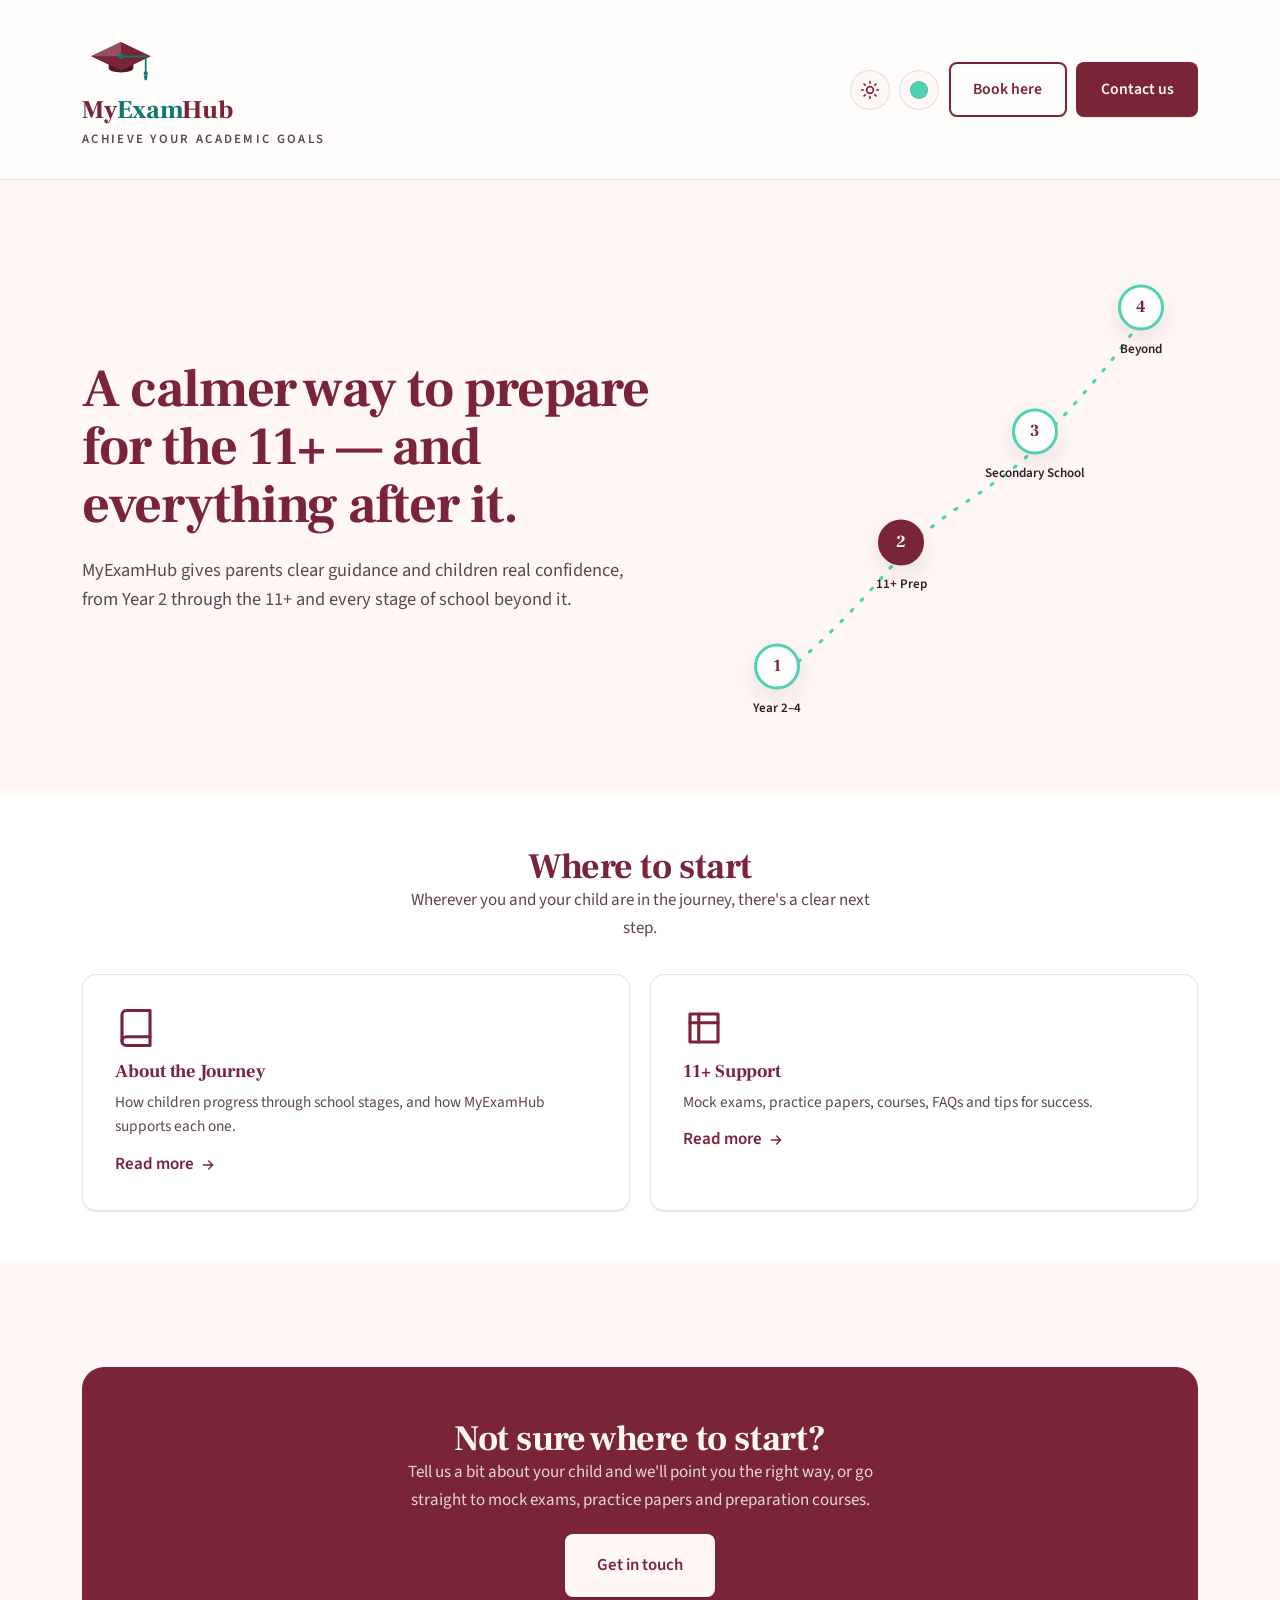
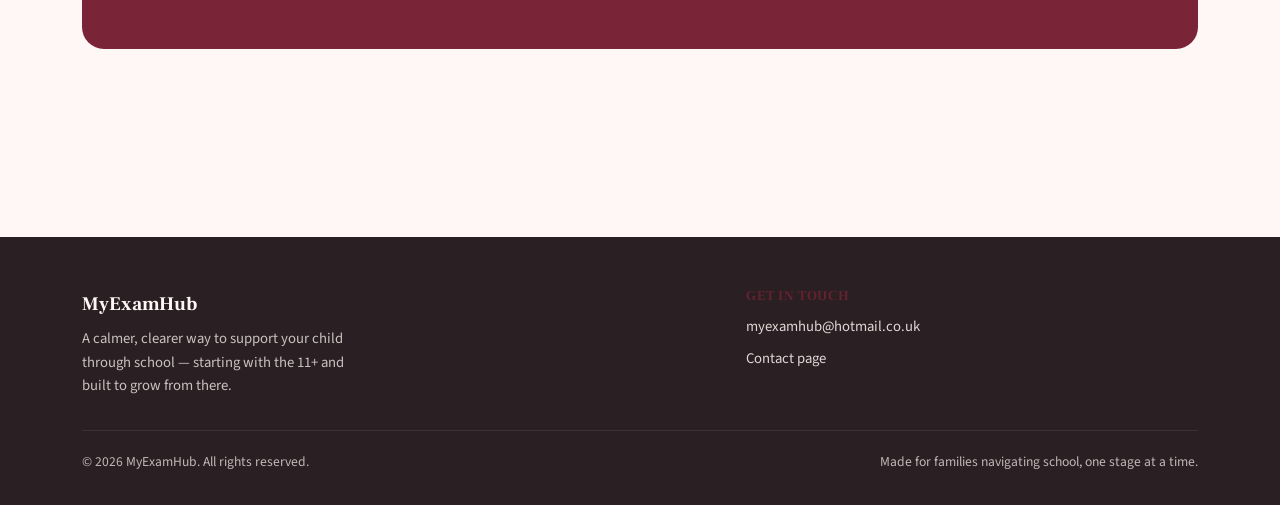
==== commit 197f8b54: "Trim 11+ card copy, fix a11y/legibility issues, tidy about.html footer - Remove "Our most detailed p" ====
--- a/index.html
+++ b/index.html
@@ -6,6 +6,9 @@
 <title>MyExamHub — A calmer way to prepare for the 11+ and beyond</title>
 <meta name="description" content="MyExamHub helps parents and children navigate school with confidence — starting with 11+ exam preparation and growing into support for every stage of school.">
 <link rel="icon" type="image/svg+xml" href="assets/img/favicon.svg">
+<link rel="preconnect" href="https://fonts.googleapis.com">
+<link rel="preconnect" href="https://fonts.gstatic.com" crossorigin>
+<link rel="stylesheet" href="https://fonts.googleapis.com/css2?family=Frank+Ruhl+Libre:wght@500;600;700;900&family=Source+Sans+3:wght@400;500;600;700&display=swap">
 <link rel="stylesheet" href="assets/css/style.css">
 </head>
 <body>
@@ -36,7 +39,7 @@
         <button class="palette-toggle" aria-label="Switch to Sage colours" aria-pressed="false" title="Colour scheme">
           <span class="palette-toggle-swatch" aria-hidden="true"></span>
         </button>
-        <a class="btn btn-outline header-cta" href="contact.html#booking">Book here</a>
+        <a class="btn btn-outline header-cta" href="https://myexamhub.sumupstore.com/" target="_blank" rel="noopener">Book here</a>
         <button type="button" class="btn btn-primary header-cta" data-open-modal="modal-contact">Contact us</button>
       </div>
     </div>
@@ -48,9 +51,8 @@
   <section class="hero">
     <div class="container">
       <div class="hero-copy">
-        <span class="hero-eyebrow">Supporting Year 2 through to the 11+ and beyond</span>
         <h1>A calmer way to prepare for the 11+ — and everything after it.</h1>
-        <p class="hero-lede">MyExamHub gives parents clear guidance and children real confidence, starting with focused 11+ exam preparation and growing alongside your child through every stage of school.</p>
+        <p class="hero-lede">MyExamHub gives parents clear guidance and children real confidence, from Year 2 through the 11+ and every stage of school beyond it.</p>
       </div>
 
       <div class="journey" aria-hidden="true">
@@ -63,7 +65,7 @@
           <span class="label">Year 2–4</span>
         </div>
         <div class="journey-stop" style="left:38%; top:61%;">
-          <div class="journey-dot" style="background:var(--color-primary); border-color:var(--color-primary); color:#FFF7F5;">2</div>
+          <div class="journey-dot journey-dot--active">2</div>
           <span class="label">11+ Prep</span>
         </div>
         <div class="journey-stop" style="left:66%; top:38%;">
@@ -89,25 +91,25 @@
           <svg class="icon" viewBox="0 0 24 24" fill="none" stroke="currentColor" stroke-width="1.8" stroke-linecap="round" stroke-linejoin="round"><path d="M4 19.5A2.5 2.5 0 0 1 6.5 17H20"/><path d="M6.5 2H20v20H6.5A2.5 2.5 0 0 1 4 19.5v-15A2.5 2.5 0 0 1 6.5 2Z"/></svg>
           <h3>About the Journey</h3>
           <p>How children progress through school stages, and how MyExamHub supports each one.</p>
-          <button type="button" class="card-link" data-open-modal="modal-about">Read more <svg viewBox="0 0 24 24" fill="none" stroke="currentColor" stroke-width="2" stroke-linecap="round"><path d="M5 12h14M13 6l6 6-6 6"/></svg></button>
+          <button type="button" class="card-link" data-open-modal="modal-about">Read more <svg viewBox="0 0 24 24" fill="none" stroke="currentColor" stroke-width="2" stroke-linecap="round" aria-hidden="true"><path d="M5 12h14M13 6l6 6-6 6"/></svg></button>
         </div>
         <div class="card" hidden>
           <svg class="icon" viewBox="0 0 24 24" fill="none" stroke="currentColor" stroke-width="1.8" stroke-linecap="round" stroke-linejoin="round"><path d="M12 3 2 8l10 5 10-5-10-5Z"/><path d="M6 10.5V16c0 1.5 2.7 3 6 3s6-1.5 6-3v-5.5"/></svg>
           <h3>School Support</h3>
           <p>General academic support across year groups, from confidence-building to core skills.</p>
-          <a class="card-link" href="school-support.html">Read more <svg viewBox="0 0 24 24" fill="none" stroke="currentColor" stroke-width="2" stroke-linecap="round"><path d="M5 12h14M13 6l6 6-6 6"/></svg></a>
+          <a class="card-link" href="school-support.html">Read more <svg viewBox="0 0 24 24" fill="none" stroke="currentColor" stroke-width="2" stroke-linecap="round" aria-hidden="true"><path d="M5 12h14M13 6l6 6-6 6"/></svg></a>
         </div>
         <div class="card" hidden>
           <svg class="icon" viewBox="0 0 24 24" fill="none" stroke="currentColor" stroke-width="1.8" stroke-linecap="round" stroke-linejoin="round"><path d="M9 11l3 3L22 4"/><path d="M21 12v7a2 2 0 0 1-2 2H5a2 2 0 0 1-2-2V6a2 2 0 0 1 2-2h11"/></svg>
           <h3>Exam Preparation</h3>
           <p>Revision techniques and preparation habits that work for any exam, not just the 11+.</p>
-          <a class="card-link" href="exam-preparation.html">Read more <svg viewBox="0 0 24 24" fill="none" stroke="currentColor" stroke-width="2" stroke-linecap="round"><path d="M5 12h14M13 6l6 6-6 6"/></svg></a>
+          <a class="card-link" href="exam-preparation.html">Read more <svg viewBox="0 0 24 24" fill="none" stroke="currentColor" stroke-width="2" stroke-linecap="round" aria-hidden="true"><path d="M5 12h14M13 6l6 6-6 6"/></svg></a>
         </div>
         <div class="card">
           <svg class="icon" viewBox="0 0 24 24" fill="none" stroke="currentColor" stroke-width="1.8" stroke-linecap="round" stroke-linejoin="round"><path d="M4 4h16v16H4z"/><path d="M4 9h16M9 4v16"/></svg>
           <h3>11+ Support</h3>
-          <p>Our most detailed page: mock exams, practice papers, courses, FAQs and tips for success.</p>
-          <button type="button" class="card-link" data-open-modal="modal-11plus">Read more <svg viewBox="0 0 24 24" fill="none" stroke="currentColor" stroke-width="2" stroke-linecap="round"><path d="M5 12h14M13 6l6 6-6 6"/></svg></button>
+          <p>Mock exams, practice papers, courses, FAQs and tips for success.</p>
+          <button type="button" class="card-link" data-open-modal="modal-11plus">Read more <svg viewBox="0 0 24 24" fill="none" stroke="currentColor" stroke-width="2" stroke-linecap="round" aria-hidden="true"><path d="M5 12h14M13 6l6 6-6 6"/></svg></button>
         </div>
       </div>
     </div>
@@ -117,7 +119,7 @@
     <div class="info-modal-head">
       <h2 id="modal-about-title">The Learning Journey</h2>
       <button type="button" class="info-modal-close" aria-label="Close">
-        <svg viewBox="0 0 24 24" fill="none" stroke="currentColor" stroke-width="2" stroke-linecap="round"><path d="M6 6l12 12M18 6L6 18"/></svg>
+        <svg viewBox="0 0 24 24" fill="none" stroke="currentColor" stroke-width="2" stroke-linecap="round" aria-hidden="true"><path d="M6 6l12 12M18 6L6 18"/></svg>
       </button>
     </div>
     <div class="info-modal-grid info-modal-grid--3">
@@ -150,7 +152,7 @@
     <div class="info-modal-head">
       <h2 id="modal-11plus-title">What's Available</h2>
       <button type="button" class="info-modal-close" aria-label="Close">
-        <svg viewBox="0 0 24 24" fill="none" stroke="currentColor" stroke-width="2" stroke-linecap="round"><path d="M6 6l12 12M18 6L6 18"/></svg>
+        <svg viewBox="0 0 24 24" fill="none" stroke="currentColor" stroke-width="2" stroke-linecap="round" aria-hidden="true"><path d="M6 6l12 12M18 6L6 18"/></svg>
       </button>
     </div>
     <div class="info-modal-grid">
@@ -169,21 +171,21 @@
     <div class="info-modal-head">
       <h2 id="modal-contact-title">Contact Us</h2>
       <button type="button" class="info-modal-close" aria-label="Close">
-        <svg viewBox="0 0 24 24" fill="none" stroke="currentColor" stroke-width="2" stroke-linecap="round"><path d="M6 6l12 12M18 6L6 18"/></svg>
+        <svg viewBox="0 0 24 24" fill="none" stroke="currentColor" stroke-width="2" stroke-linecap="round" aria-hidden="true"><path d="M6 6l12 12M18 6L6 18"/></svg>
       </button>
     </div>
     <div class="contact-list">
       <div class="contact-item">
         <svg class="icon" viewBox="0 0 24 24" fill="none" stroke="currentColor" stroke-width="1.8" stroke-linecap="round" stroke-linejoin="round"><path d="M4 4h16v16H4z"/><path d="m4 6 8 7 8-7"/></svg>
         <div>
-          <h4>Email</h4>
+          <h3>Email</h3>
           <p><a href="mailto:myexamhub@hotmail.co.uk">myexamhub@hotmail.co.uk</a></p>
         </div>
       </div>
       <div class="contact-item">
         <svg class="icon" viewBox="0 0 24 24" fill="none" stroke="currentColor" stroke-width="1.8" stroke-linecap="round" stroke-linejoin="round"><path d="M22 16.92v3a2 2 0 0 1-2.18 2 19.79 19.79 0 0 1-8.63-3.07 19.5 19.5 0 0 1-6-6 19.79 19.79 0 0 1-3.07-8.67A2 2 0 0 1 4.11 2h3a2 2 0 0 1 2 1.72c.127.96.362 1.903.7 2.81a2 2 0 0 1-.45 2.11L8.09 9.91a16 16 0 0 0 6 6l1.27-1.27a2 2 0 0 1 2.11-.45c.907.338 1.85.573 2.81.7A2 2 0 0 1 22 16.92Z"/></svg>
         <div>
-          <h4>Phone</h4>
+          <h3>Phone</h3>
           <p><a href="tel:+447515136806">+44 7515136806</a></p>
           <p><a href="tel:+447894990795">+44 7894990795</a></p>
         </div>
@@ -213,7 +215,7 @@
         <p class="footer-tagline">A calmer, clearer way to support your child through school — starting with the 11+ and built to grow from there.</p>
       </div>
       <div class="footer-col">
-        <h5>Get in touch</h5>
+        <h3>Get in touch</h3>
         <ul>
           <li><a href="mailto:myexamhub@hotmail.co.uk">myexamhub@hotmail.co.uk</a></li>
           <li><button type="button" data-open-modal="modal-contact">Contact page</button></li>
--- a/assets/css/style.css
+++ b/assets/css/style.css
@@ -8,8 +8,6 @@
    against the near-black surfaces there.
    Direction: growth-journey narrative, clean editorial execution
 */
-
-@import url('https://fonts.googleapis.com/css2?family=Frank+Ruhl+Libre:wght@500;600;700;900&family=Source+Sans+3:wght@400;500;600;700&display=swap');
 
 :root {
   --color-primary: #7A2438;
@@ -256,7 +254,7 @@
 .word-accent { color: var(--color-accent-strong); }
 .brand-tagline {
   font-family: var(--font-body);
-  font-size: 0.6rem;
+  font-size: 0.72rem;
   font-weight: 600;
   letter-spacing: 0.18em;
   text-transform: uppercase;
@@ -284,7 +282,7 @@
 }
 .site-header.is-home .brand-mark { width: 78px; height: 63px; }
 .site-header.is-home .brand-word { font-size: 1.6rem; }
-.site-header.is-home .brand-tagline { font-size: 0.68rem; }
+.site-header.is-home .brand-tagline { font-size: 0.8rem; }
 @media (max-width: 640px) {
   .site-header.is-home .container { padding-block: 1.4rem; }
   .site-header.is-home .brand-mark { width: 58px; height: 47px; }
@@ -388,6 +386,21 @@
 .header-cta { white-space: nowrap; }
 @media (max-width: 520px) {
   .btn.header-cta { display: none; }
+}
+
+/* Home page: never hide the header CTAs, even on narrow phones — this
+   page has no hamburger fallback, so "Book here"/"Contact us" are the
+   only way to act from the header. Wrap onto a second row instead. */
+@media (max-width: 520px) {
+  .site-header.is-home .container { flex-wrap: wrap; row-gap: 0.75rem; }
+  .site-header.is-home .nav-wrap { width: 100%; margin-left: 0; }
+  .site-header.is-home .header-actions { width: 100%; flex-wrap: wrap; }
+  .site-header.is-home .btn.header-cta {
+    display: inline-flex;
+    white-space: normal;
+    flex: 1 1 auto;
+    justify-content: center;
+  }
 }
 
 .nav-toggle { display: inline-flex; align-items: center; justify-content: center; order: 3; }
@@ -502,7 +515,6 @@
 }
 .hero h1 { margin-bottom: var(--space-3); }
 .hero-lede { font-size: 1.15rem; margin-bottom: var(--space-4); }
-.hero-actions { display: flex; gap: 0.85rem; flex-wrap: wrap; }
 
 .journey {
   position: relative;
@@ -537,6 +549,11 @@
   margin-bottom: 0.5rem;
 }
 :root[data-theme="dark"] .journey-dot { color: var(--color-accent); }
+.journey-dot--active {
+  background: var(--color-primary);
+  border-color: var(--color-primary);
+  color: #FFF7F5;
+}
 .journey-stop span.label {
   font-size: 0.82rem;
   font-weight: 600;
@@ -744,8 +761,8 @@
 .milestone {
   flex: 1 1 160px;
   min-width: 160px;
-  border-left: 3px solid var(--color-accent);
-  padding: 0.25rem 0 0.25rem var(--space-2);
+  border-top: 2px solid var(--color-accent);
+  padding: var(--space-2) 0 0.25rem;
 }
 .milestone .step-num {
   font-family: var(--font-display);
@@ -801,8 +818,13 @@
 .faq-item summary .chevron { width: 20px; height: 20px; flex-shrink: 0; transition: transform 200ms var(--ease-out); color: var(--color-primary); }
 :root[data-theme="dark"] .faq-item summary .chevron { color: var(--color-accent); }
 .faq-item[open] summary .chevron { transform: rotate(180deg); }
-.faq-item .faq-answer { overflow: hidden; padding-block: 0.4rem 0.8rem; }
-.faq-item.js-accordion .faq-answer { transition: height 220ms var(--ease-out); }
+.faq-item .faq-answer { display: grid; grid-template-rows: 1fr; }
+.faq-item .faq-answer > p { overflow: hidden; padding-block: 0.4rem 0.8rem; }
+.faq-item.js-accordion .faq-answer {
+  grid-template-rows: 0fr;
+  transition: grid-template-rows 220ms var(--ease-out);
+}
+.faq-item.js-accordion.is-open .faq-answer { grid-template-rows: 1fr; }
 @media (prefers-reduced-motion: reduce) {
   .faq-item.js-accordion .faq-answer { transition: none; }
 }
@@ -849,7 +871,7 @@
 .contact-item { display: flex; gap: var(--space-2); align-items: flex-start; }
 .contact-item .icon { width: 26px; height: 26px; color: var(--color-primary); flex-shrink: 0; margin-top: 0.15rem; }
 :root[data-theme="dark"] .contact-item .icon { color: var(--color-accent); }
-.contact-item h4 { font-size: 1rem; margin-bottom: 0.15rem; }
+.contact-item h3, .contact-item h4 { font-size: 1rem; margin-bottom: 0.15rem; }
 .contact-item p { font-size: 0.95rem; }
 .contact-item p a { color: var(--color-primary); font-weight: 600; text-decoration: none; }
 :root[data-theme="dark"] .contact-item p a { color: var(--color-accent); }
@@ -886,7 +908,7 @@
 .site-footer.is-home .footer-grid { grid-template-columns: 1.4fr 1fr; }
 .footer-brand { font-family: var(--font-display); font-size: 1.2rem; font-weight: 700; margin-bottom: 0.5rem; }
 .footer-tagline { font-size: 0.92rem; opacity: 0.75; max-width: 40ch; color: inherit; }
-.footer-col h5 { font-size: 0.85rem; text-transform: uppercase; letter-spacing: 0.05em; opacity: 0.7; margin-bottom: 0.7rem; }
+.footer-col h3 { font-size: 0.85rem; text-transform: uppercase; letter-spacing: 0.05em; opacity: 0.7; margin-bottom: 0.7rem; }
 .footer-col ul { display: flex; flex-direction: column; gap: 0.5rem; font-size: 0.92rem; }
 .footer-bottom {
   border-top: 1px solid rgba(255,255,255,0.12);
@@ -998,7 +1020,7 @@
   font-size: 0.95rem;
   color: var(--color-accent-strong);
   cursor: pointer;
-  transition: transform 0.25s cubic-bezier(0.34, 1.56, 0.64, 1), border-color 0.2s ease, box-shadow 0.2s ease;
+  transition: transform 0.25s var(--ease-out), border-color 0.2s ease, box-shadow 0.2s ease;
   box-shadow: var(--shadow-sm);
 }
 .tree-stage[data-status="now"] .tree-node {
@@ -1033,7 +1055,7 @@
   pointer-events: none;
   transform: translateY(-50%) scale(0.85);
   transform-origin: center left;
-  transition: opacity 0.2s ease, transform 0.25s cubic-bezier(0.34, 1.56, 0.64, 1);
+  transition: opacity 0.2s ease, transform 0.25s var(--ease-out);
   z-index: 5;
 }
 .tree-stage[data-side="left"] .tree-card { right: calc(100% + 1.1rem); transform-origin: center right; }
@@ -1051,7 +1073,7 @@
 
 .tree-card-tag {
   display: inline-block;
-  font-size: 0.62rem;
+  font-size: 0.7rem;
   font-weight: 700;
   letter-spacing: 0.04em;
   text-transform: uppercase;
@@ -1095,9 +1117,15 @@
     background: color-mix(in srgb, var(--color-accent) 14%, var(--color-surface));
   }
   .tree-mobile-list .stage-title { flex: 1; font-family: var(--font-display); font-weight: 700; font-size: 0.95rem; color: var(--color-text); }
-  .tree-mobile-list .stage-detail { max-height: 0; opacity: 0; overflow: hidden; padding-left: 3.25rem; transition: max-height 0.3s ease, opacity 0.2s ease; }
-  .tree-mobile-list .stage.is-open .stage-detail { max-height: 280px; opacity: 1; }
-  .tree-mobile-list .stage-detail-inner { padding: 0 0.4rem 0.9rem; }
+  .tree-mobile-list .stage-detail {
+    display: grid;
+    grid-template-rows: 0fr;
+    opacity: 0;
+    padding-left: 3.25rem;
+    transition: grid-template-rows 0.3s ease, opacity 0.2s ease;
+  }
+  .tree-mobile-list .stage.is-open .stage-detail { grid-template-rows: 1fr; opacity: 1; }
+  .tree-mobile-list .stage-detail-inner { overflow: hidden; padding: 0 0.4rem 0.9rem; }
   .tree-mobile-list .stage-detail p { margin: 0; font-size: 0.9rem; }
   .tree-mobile-list .stage-detail ul { margin: 0.5rem 0 0; padding-left: 1rem; font-size: 0.87rem; color: var(--color-text-soft); list-style: disc; }
 }
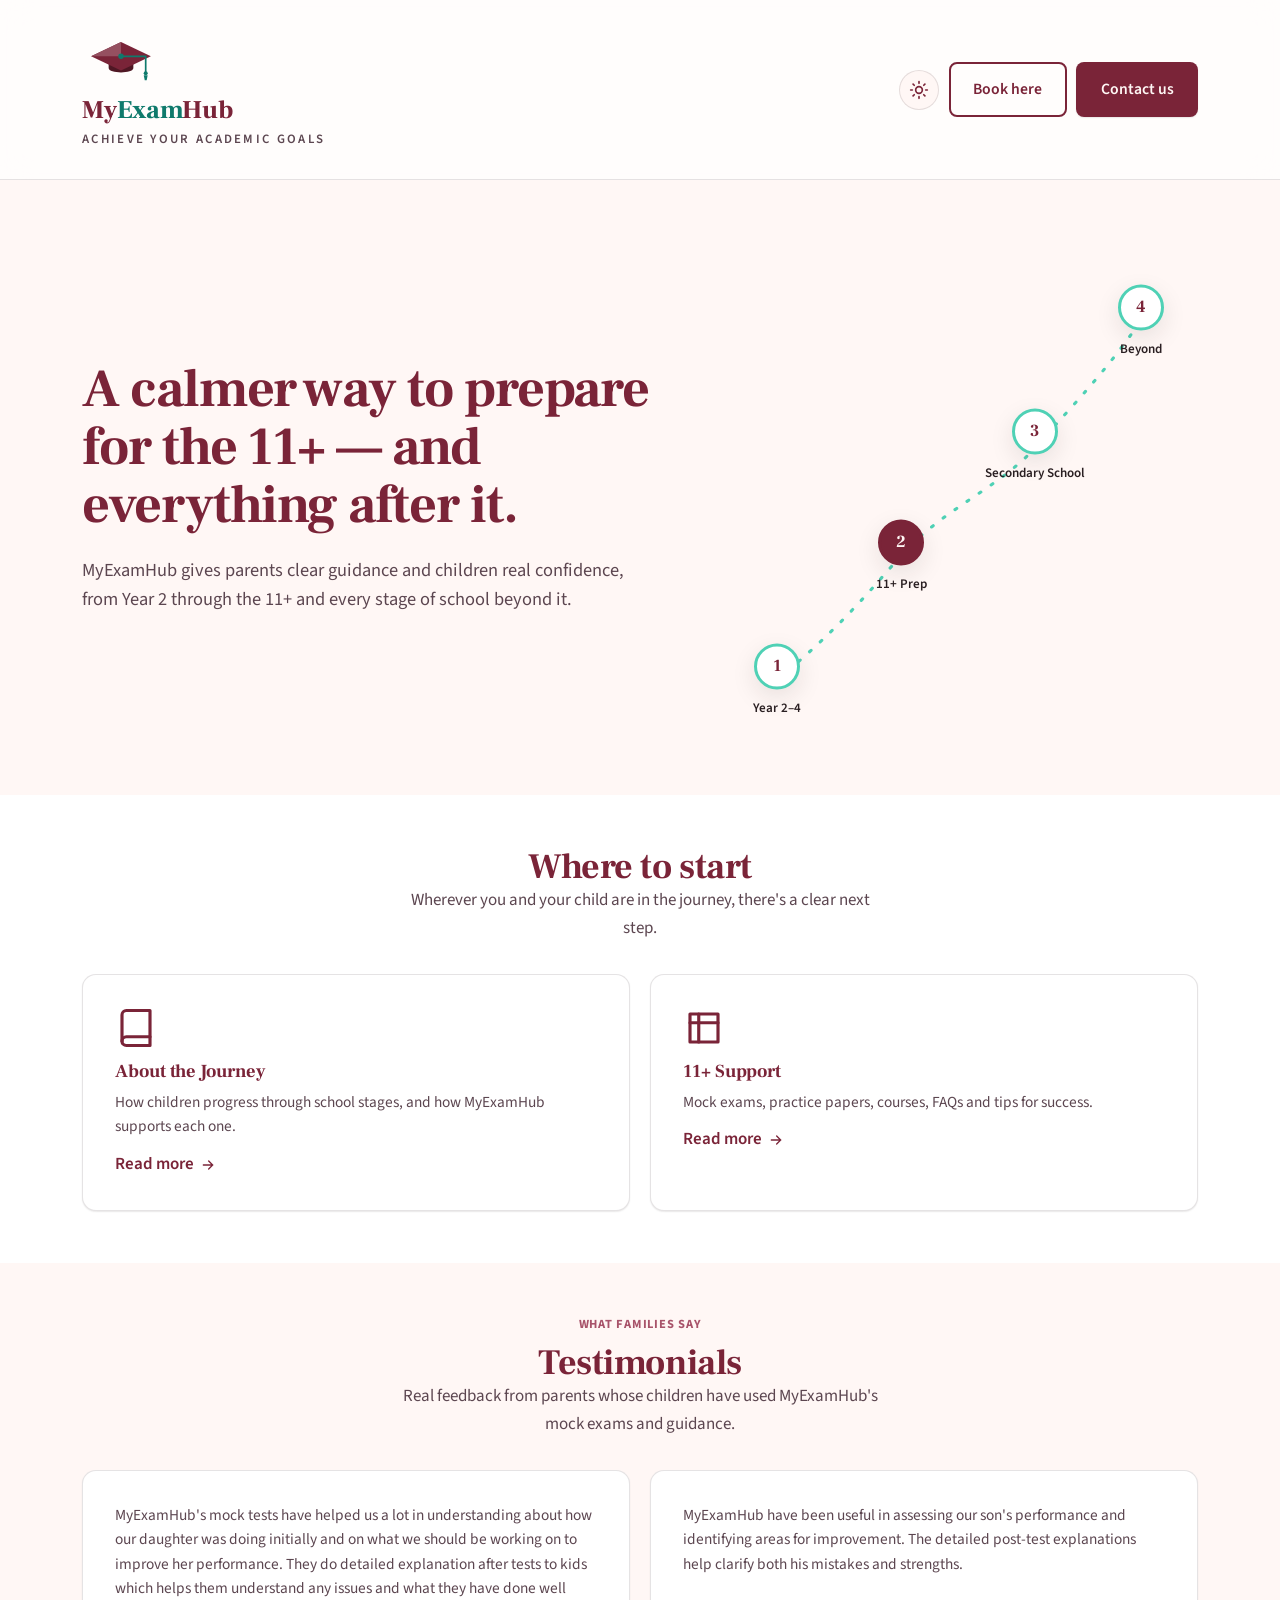
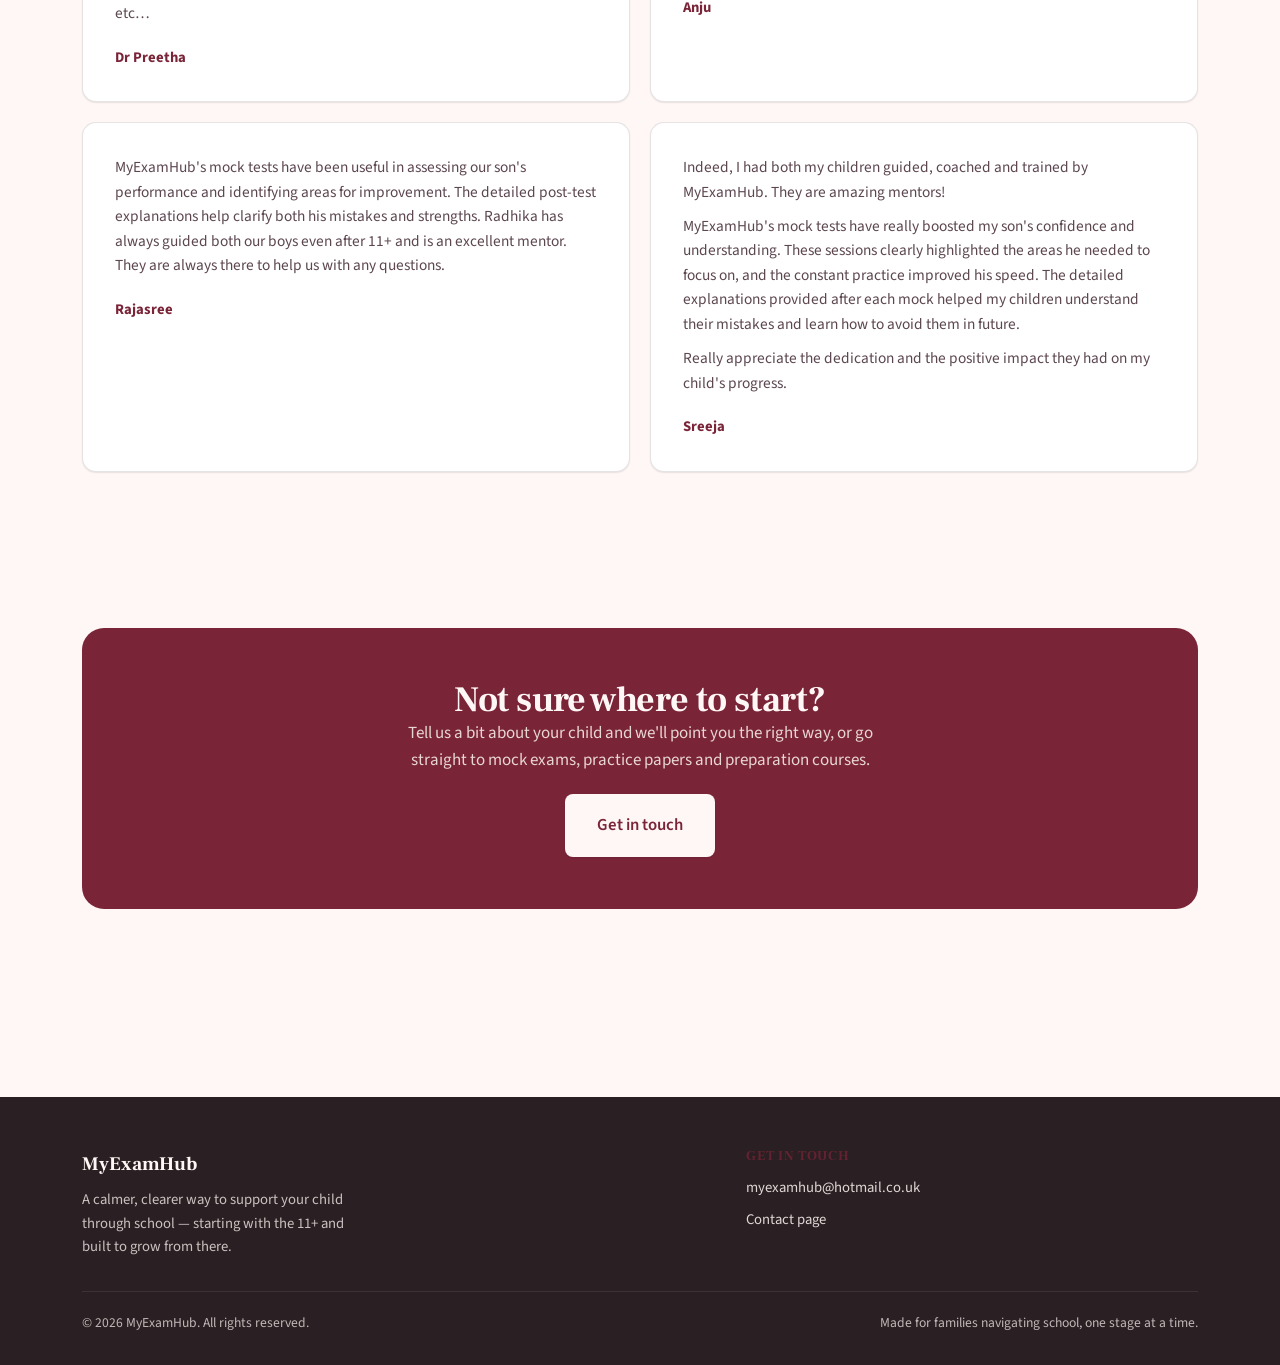
==== commit 327cbbe0: "Remove palette toggle, trim footers site-wide, add testimonials section - Remove the Burgundy/Sage p" ====
--- a/index.html
+++ b/index.html
@@ -36,9 +36,6 @@
           <svg class="icon-sun" viewBox="0 0 24 24" fill="none" stroke="currentColor" stroke-width="2" stroke-linecap="round"><circle cx="12" cy="12" r="4"/><path d="M12 2v2M12 20v2M4.9 4.9l1.4 1.4M17.7 17.7l1.4 1.4M2 12h2M20 12h2M4.9 19.1l1.4-1.4M17.7 6.3l1.4-1.4"/></svg>
           <svg class="icon-moon" viewBox="0 0 24 24" fill="none" stroke="currentColor" stroke-width="2" stroke-linecap="round"><path d="M20 14.5A8.5 8.5 0 1 1 9.5 4a7 7 0 0 0 10.5 10.5Z"/></svg>
         </button>
-        <button class="palette-toggle" aria-label="Switch to Sage colours" aria-pressed="false" title="Colour scheme">
-          <span class="palette-toggle-swatch" aria-hidden="true"></span>
-        </button>
         <a class="btn btn-outline header-cta" href="https://myexamhub.sumupstore.com/" target="_blank" rel="noopener">Book here</a>
         <button type="button" class="btn btn-primary header-cta" data-open-modal="modal-contact">Contact us</button>
       </div>
@@ -193,6 +190,44 @@
     </div>
   </dialog>
 
+  <section aria-labelledby="testimonials-heading">
+    <div class="container">
+      <div class="section-head center">
+        <span class="eyebrow">What families say</span>
+        <h2 id="testimonials-heading">Testimonials</h2>
+        <p>Real feedback from parents whose children have used MyExamHub's mock exams and guidance.</p>
+      </div>
+      <div class="grid grid-2">
+        <figure class="card testimonial">
+          <blockquote class="testimonial-quote">
+            <p>MyExamHub's mock tests have helped us a lot in understanding about how our daughter was doing initially and on what we should be working on to improve her performance. They do detailed explanation after tests to kids which helps them understand any issues and what they have done well etc&hellip;</p>
+          </blockquote>
+          <figcaption class="testimonial-author">Dr Preetha</figcaption>
+        </figure>
+        <figure class="card testimonial">
+          <blockquote class="testimonial-quote">
+            <p>MyExamHub have been useful in assessing our son's performance and identifying areas for improvement. The detailed post-test explanations help clarify both his mistakes and strengths.</p>
+          </blockquote>
+          <figcaption class="testimonial-author">Anju</figcaption>
+        </figure>
+        <figure class="card testimonial">
+          <blockquote class="testimonial-quote">
+            <p>MyExamHub's mock tests have been useful in assessing our son's performance and identifying areas for improvement. The detailed post-test explanations help clarify both his mistakes and strengths. Radhika has always guided both our boys even after 11+ and is an excellent mentor. They are always there to help us with any questions.</p>
+          </blockquote>
+          <figcaption class="testimonial-author">Rajasree</figcaption>
+        </figure>
+        <figure class="card testimonial">
+          <blockquote class="testimonial-quote">
+            <p>Indeed, I had both my children guided, coached and trained by MyExamHub. They are amazing mentors!</p>
+            <p>MyExamHub's mock tests have really boosted my son's confidence and understanding. These sessions clearly highlighted the areas he needed to focus on, and the constant practice improved his speed. The detailed explanations provided after each mock helped my children understand their mistakes and learn how to avoid them in future.</p>
+            <p>Really appreciate the dedication and the positive impact they had on my child's progress.</p>
+          </blockquote>
+          <figcaption class="testimonial-author">Sreeja</figcaption>
+        </figure>
+      </div>
+    </div>
+  </section>
+
   <section>
     <div class="container">
       <div class="cta-band">
--- a/assets/css/style.css
+++ b/assets/css/style.css
@@ -361,28 +361,6 @@
 :root[data-theme="dark"] .theme-toggle .icon-sun { display: none; }
 :root[data-theme="dark"] .theme-toggle .icon-moon { display: block; }
 
-.palette-toggle {
-  display: inline-flex;
-  align-items: center;
-  justify-content: center;
-  width: 40px;
-  height: 40px;
-  border-radius: 50%;
-  border: 1px solid var(--color-border);
-  background: var(--color-bg);
-  cursor: pointer;
-  transition: transform 160ms var(--ease-out);
-}
-.palette-toggle:active { transform: scale(0.92); }
-.palette-toggle-swatch {
-  width: 18px;
-  height: 18px;
-  border-radius: 50%;
-  background: var(--color-accent);
-  border: 1px solid var(--color-border);
-  transition: background-color 200ms ease;
-}
-
 .header-cta { white-space: nowrap; }
 @media (max-width: 520px) {
   .btn.header-cta { display: none; }
@@ -685,6 +663,27 @@
 .card-link svg { width: 16px; height: 16px; transition: transform 160ms var(--ease-out); }
 @media (hover: hover) and (pointer: fine) {
   .card-link:hover svg { transform: translateX(3px); }
+}
+
+/* ===== Testimonials ===== */
+.testimonial-quote {
+  margin: 0;
+  font-size: 0.96rem;
+  color: var(--color-text);
+  max-width: none;
+}
+.testimonial-quote p + p { margin-top: 0.6rem; }
+.testimonial-author {
+  display: block;
+  margin-top: var(--space-3);
+  font-style: normal;
+  font-weight: 700;
+  color: var(--color-primary);
+  font-size: 0.92rem;
+}
+:root[data-theme="dark"] .testimonial-author { color: var(--color-accent); }
+@media (prefers-color-scheme: dark) {
+  html:not([data-theme="light"]) .testimonial-author { color: var(--color-accent); }
 }
 
 /* ===== Info modal (in-page "Read more" boxes) ===== */
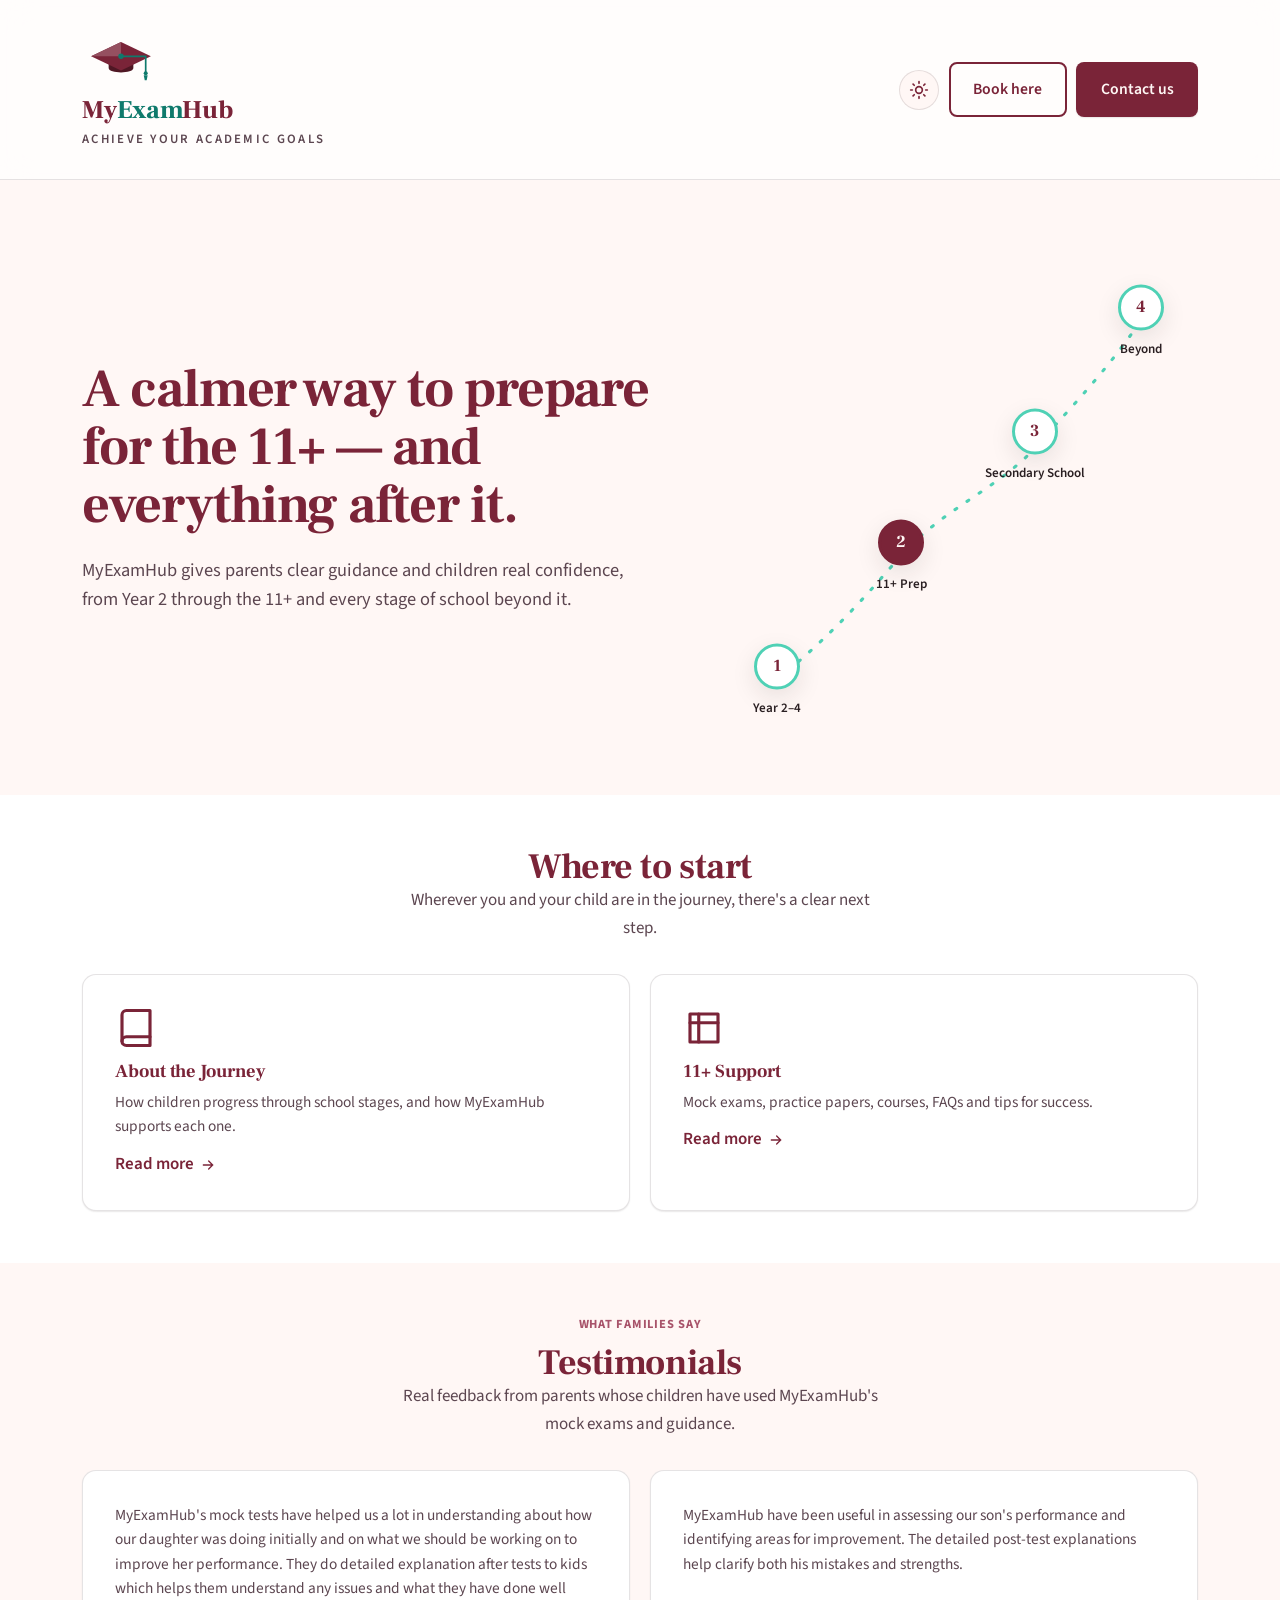
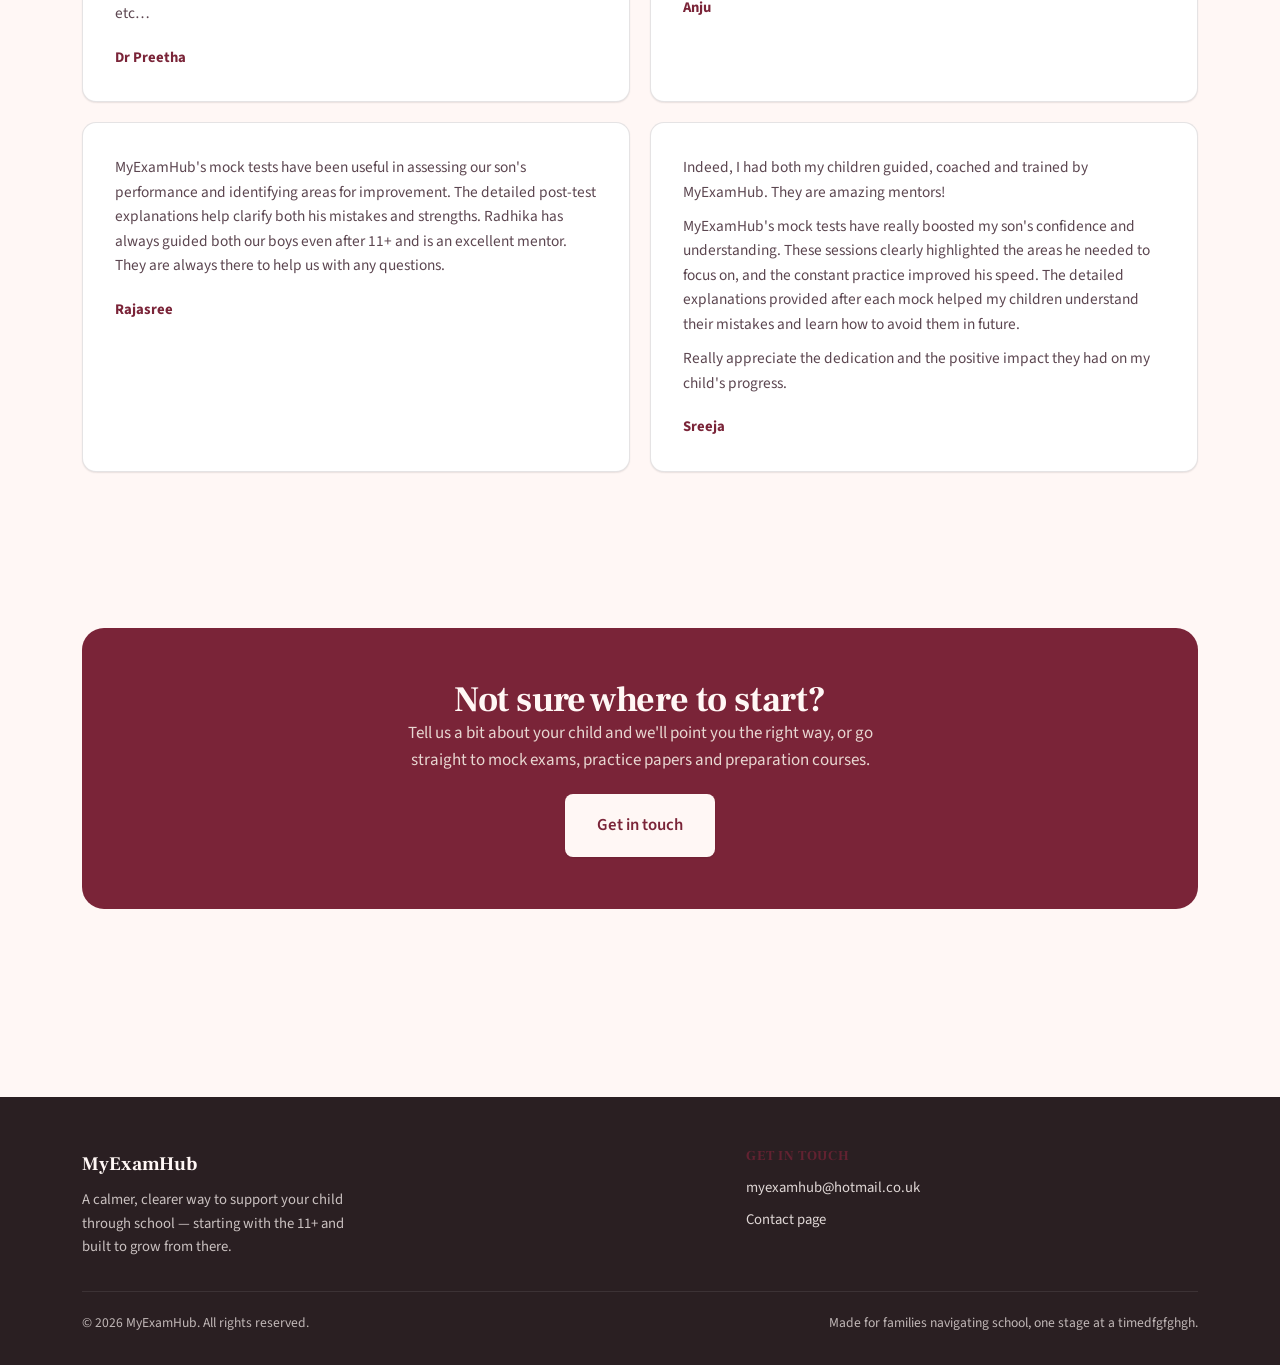
==== commit 5212b117: "Update home page footer tagline text Co-Authored-By: Claude Sonnet 5 <noreply@anthropic.com>" ====
--- a/index.html
+++ b/index.html
@@ -259,7 +259,7 @@
     </div>
     <div class="footer-bottom">
       <span>&copy; 2026 MyExamHub. All rights reserved.</span>
-      <span>Made for families navigating school, one stage at a time.</span>
+      <span>Made for families navigating school, one stage at a timedfgfghgh.</span>
     </div>
   </div>
 </footer>
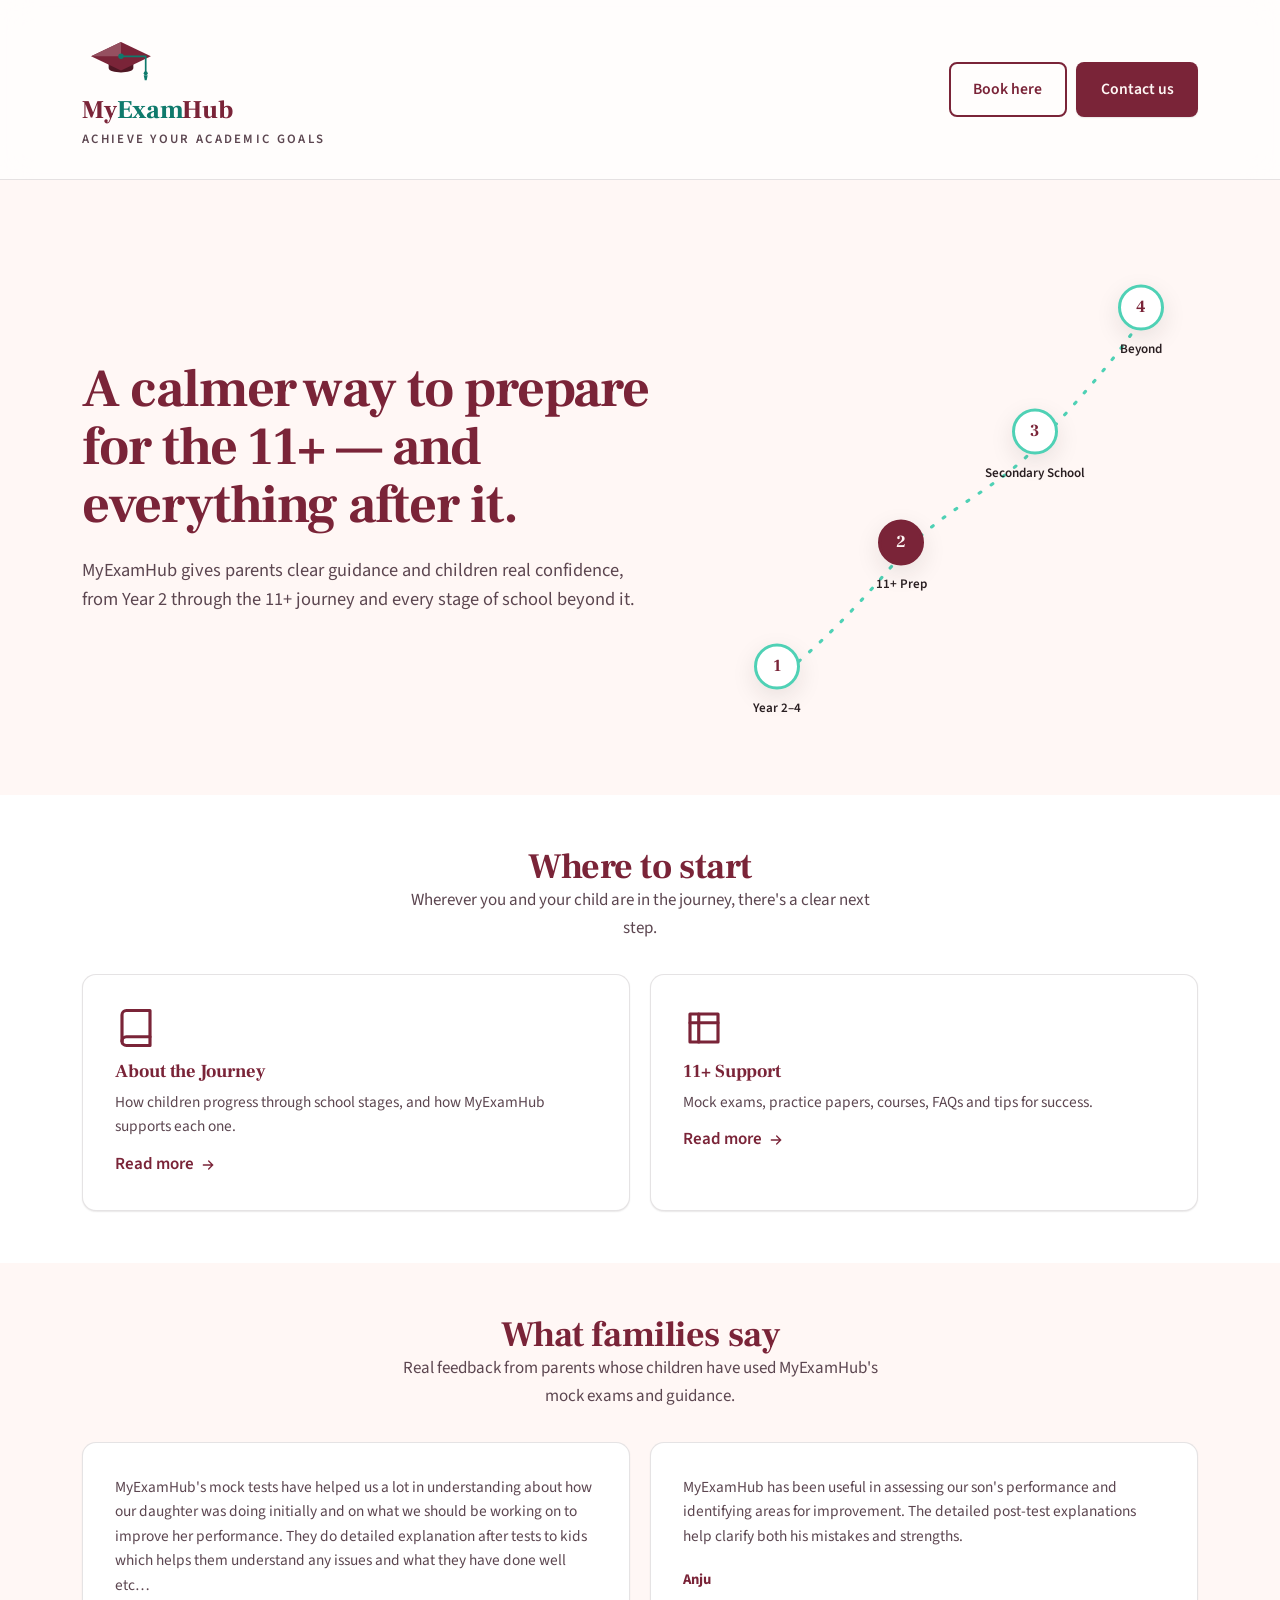
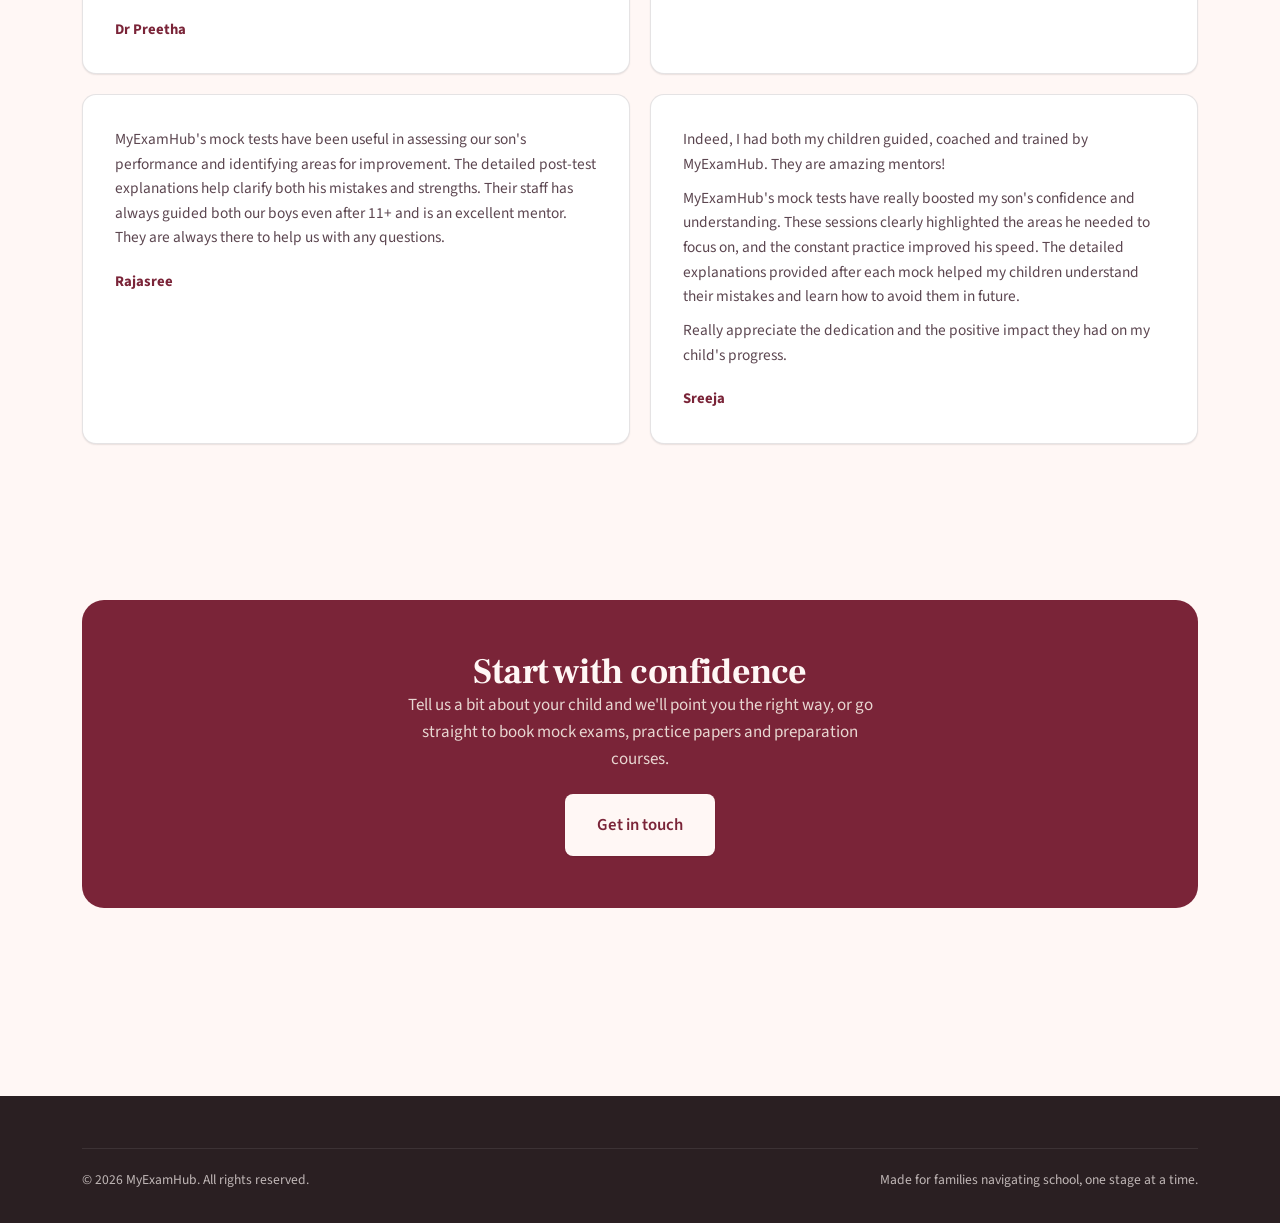
==== commit e43d9ea2: "Update home page content: hero copy, modal details, testimonials, CTA - Hero lede: "the 11+" -> "the" ====
--- a/index.html
+++ b/index.html
@@ -32,10 +32,10 @@
 
     <div class="nav-wrap">
       <div class="header-actions">
-        <button class="theme-toggle" aria-label="Switch to dark theme" aria-pressed="false">
+        <!--<button class="theme-toggle" aria-label="Switch to dark theme" aria-pressed="false">
           <svg class="icon-sun" viewBox="0 0 24 24" fill="none" stroke="currentColor" stroke-width="2" stroke-linecap="round"><circle cx="12" cy="12" r="4"/><path d="M12 2v2M12 20v2M4.9 4.9l1.4 1.4M17.7 17.7l1.4 1.4M2 12h2M20 12h2M4.9 19.1l1.4-1.4M17.7 6.3l1.4-1.4"/></svg>
           <svg class="icon-moon" viewBox="0 0 24 24" fill="none" stroke="currentColor" stroke-width="2" stroke-linecap="round"><path d="M20 14.5A8.5 8.5 0 1 1 9.5 4a7 7 0 0 0 10.5 10.5Z"/></svg>
-        </button>
+        </button>-->
         <a class="btn btn-outline header-cta" href="https://myexamhub.sumupstore.com/" target="_blank" rel="noopener">Book here</a>
         <button type="button" class="btn btn-primary header-cta" data-open-modal="modal-contact">Contact us</button>
       </div>
@@ -49,7 +49,7 @@
     <div class="container">
       <div class="hero-copy">
         <h1>A calmer way to prepare for the 11+ — and everything after it.</h1>
-        <p class="hero-lede">MyExamHub gives parents clear guidance and children real confidence, from Year 2 through the 11+ and every stage of school beyond it.</p>
+        <p class="hero-lede">MyExamHub gives parents clear guidance and children real confidence, from Year 2 through the 11+ journey and every stage of school beyond it.</p>
       </div>
 
       <div class="journey" aria-hidden="true">
@@ -124,14 +124,16 @@
         <h3>Year 2–3 · Building foundations</h3>
         <p>Confidence with reading, writing and number sense.</p>
         <ul>
+          <li>An introduction to what's ahead</li>
           <li>Guidance for parents on supporting learning at home</li>
-          <li>An introduction to what's ahead</li>
+          <li>Adaptive learning, tailored to each child</li>
         </ul>
       </div>
       <div class="info-modal-box">
         <h3>Year 4–6 · School support widens</h3>
         <p>Day-to-day academic support and exam preparation techniques.</p>
         <ul>
+          <li>11+ specific topic by topic practice</li>
           <li>Revision tips beyond the 11+</li>
         </ul>
       </div>
@@ -154,12 +156,20 @@
     </div>
     <div class="info-modal-grid">
       <div class="info-modal-box">
+        <h3>Y4 and Y5 Quarterly Benchmarking Exams</h3>
+        <p>On all 4 subjects - Maths, English, Verbal Reasoning and Non-verbal reasoning.</p>
+      </div>
+      <div class="info-modal-box">
         <h3>Mock Exams</h3>
-        <p>Covering St Olave's, Newstead Wood, Kent schools, Bexley schools, and Sutton schools.</p>
+        <p>Covering <strong>St Olave's</strong>, <strong>Newstead Wood</strong>, <strong>Kent</strong> schools, <strong>Bexley</strong> schools, and <strong>Sutton</strong> schools.</p>
       </div>
       <div class="info-modal-box">
         <h3>Practice Papers</h3>
-        <p>Timed practice papers in <strong>Maths</strong>, <strong>English</strong>, <strong>Verbal</strong>, <strong>Non-Verbal</strong> and <strong>Creative Writing</strong> to build pace and confidence ahead of exam day.</p>
+        <p>Timed practice papers in <strong>Maths</strong>, <strong>English</strong>, <strong>Verbal Reasoning</strong>, <strong>Non-Verbal Reasoning</strong> and <strong>Creative Writing</strong> to build pace and confidence ahead of exam day.</p>
+      </div>
+      <div class="info-modal-box">
+        <h3>Detailed Feedback Report</h3>
+        <p>We don't just forward scores, we give each student tailored fedback, areas of improvment and next steps to guide them at every step.</p>
       </div>
     </div>
   </dialog>
@@ -193,8 +203,8 @@
   <section aria-labelledby="testimonials-heading">
     <div class="container">
       <div class="section-head center">
-        <span class="eyebrow">What families say</span>
-        <h2 id="testimonials-heading">Testimonials</h2>
+        <!--<span class="eyebrow">What families say</span>-->
+        <h2 id="testimonials-heading">What families say</h2>
         <p>Real feedback from parents whose children have used MyExamHub's mock exams and guidance.</p>
       </div>
       <div class="grid grid-2">
@@ -206,13 +216,13 @@
         </figure>
         <figure class="card testimonial">
           <blockquote class="testimonial-quote">
-            <p>MyExamHub have been useful in assessing our son's performance and identifying areas for improvement. The detailed post-test explanations help clarify both his mistakes and strengths.</p>
+            <p>MyExamHub has been useful in assessing our son's performance and identifying areas for improvement. The detailed post-test explanations help clarify both his mistakes and strengths.</p>
           </blockquote>
           <figcaption class="testimonial-author">Anju</figcaption>
         </figure>
         <figure class="card testimonial">
           <blockquote class="testimonial-quote">
-            <p>MyExamHub's mock tests have been useful in assessing our son's performance and identifying areas for improvement. The detailed post-test explanations help clarify both his mistakes and strengths. Radhika has always guided both our boys even after 11+ and is an excellent mentor. They are always there to help us with any questions.</p>
+            <p>MyExamHub's mock tests have been useful in assessing our son's performance and identifying areas for improvement. The detailed post-test explanations help clarify both his mistakes and strengths. Their staff has always guided both our boys even after 11+ and is an excellent mentor. They are always there to help us with any questions.</p>
           </blockquote>
           <figcaption class="testimonial-author">Rajasree</figcaption>
         </figure>
@@ -231,8 +241,8 @@
   <section>
     <div class="container">
       <div class="cta-band">
-        <h2>Not sure where to start?</h2>
-        <p>Tell us a bit about your child and we'll point you the right way, or go straight to mock exams, practice papers and preparation courses.</p>
+        <h2>Start with confidence</h2>
+        <p>Tell us a bit about your child and we'll point you the right way, or go straight to book mock exams, practice papers and preparation courses.</p>
         <div class="cta-actions">
           <button type="button" class="btn btn-primary btn-lg" data-open-modal="modal-contact">Get in touch</button>
         </div>
@@ -244,7 +254,7 @@
 
 <footer class="site-footer is-home">
   <div class="container">
-    <div class="footer-grid">
+    <!--<div class="footer-grid">
       <div class="footer-col">
         <div class="footer-brand">MyExamHub</div>
         <p class="footer-tagline">A calmer, clearer way to support your child through school — starting with the 11+ and built to grow from there.</p>
@@ -256,10 +266,10 @@
           <li><button type="button" data-open-modal="modal-contact">Contact page</button></li>
         </ul>
       </div>
-    </div>
+    </div>-->
     <div class="footer-bottom">
       <span>&copy; 2026 MyExamHub. All rights reserved.</span>
-      <span>Made for families navigating school, one stage at a timedfgfghgh.</span>
+      <span>Made for families navigating school, one stage at a time.</span>
     </div>
   </div>
 </footer>
